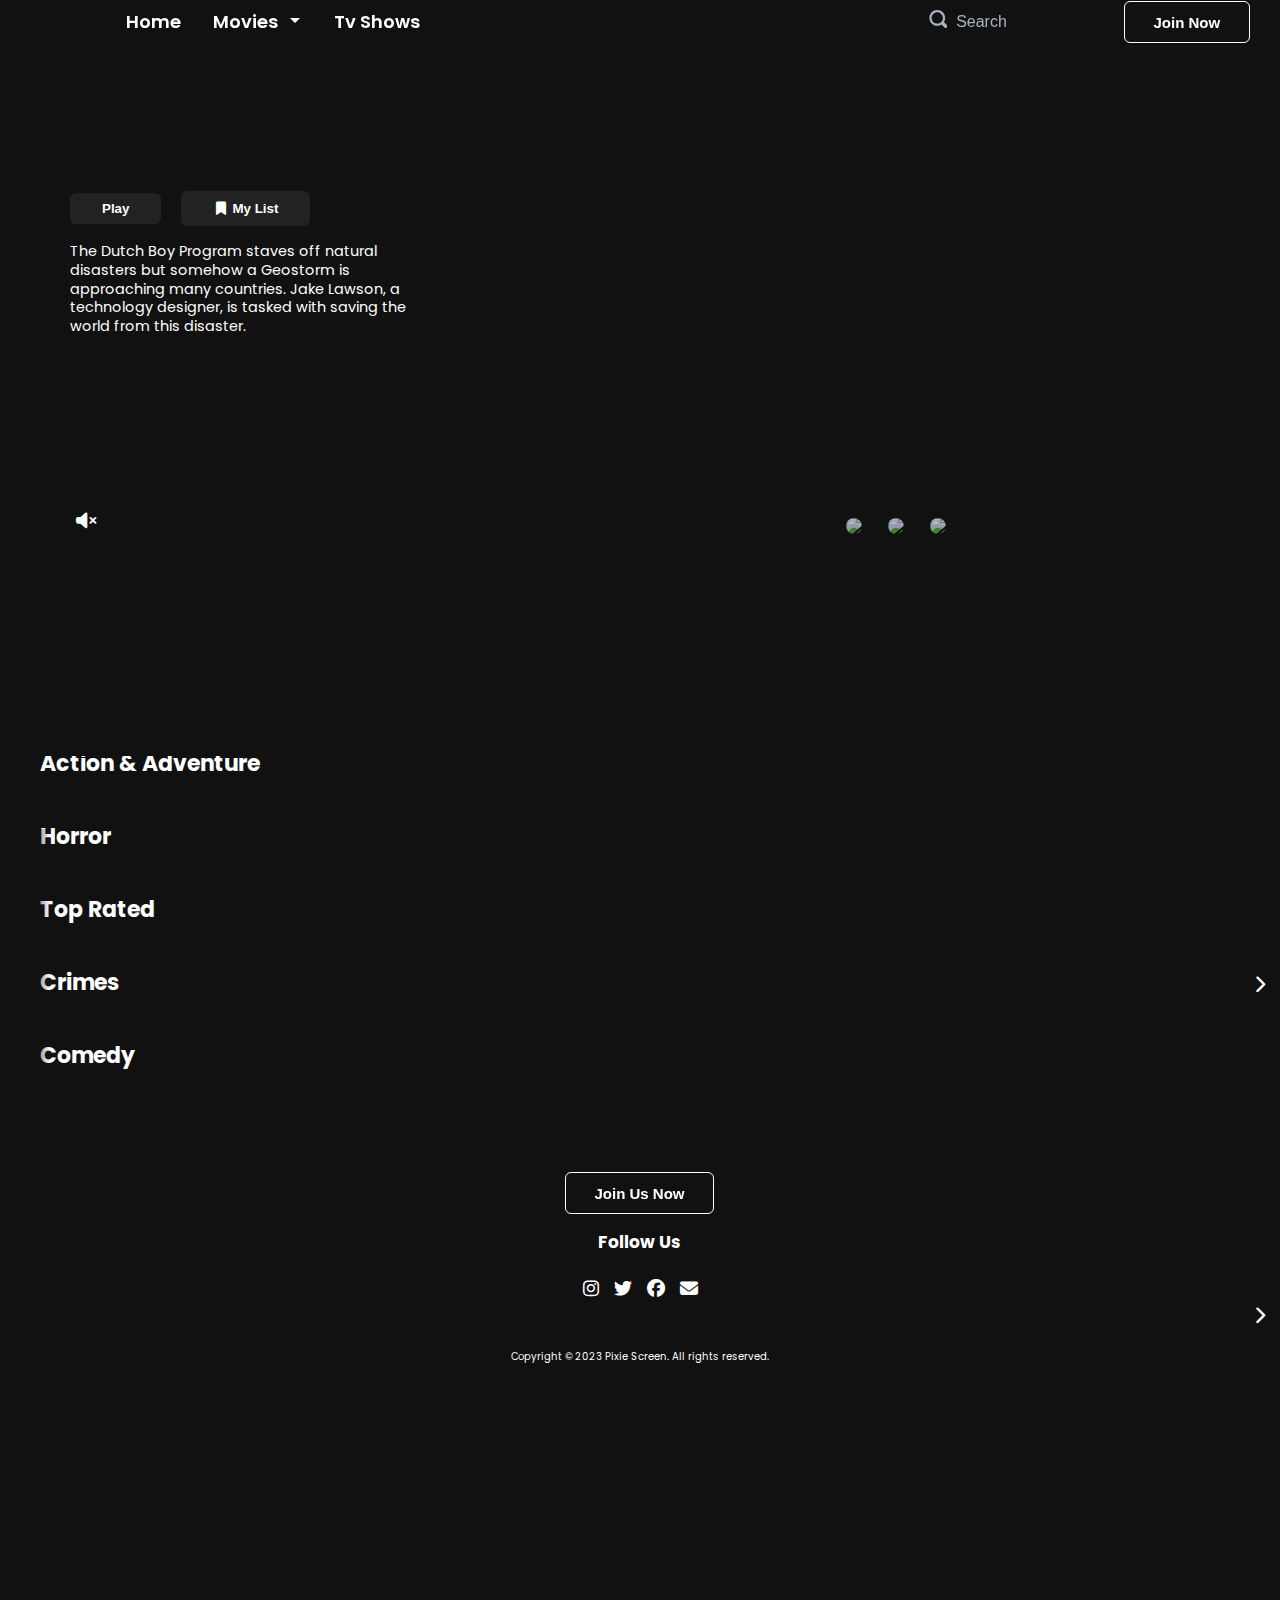
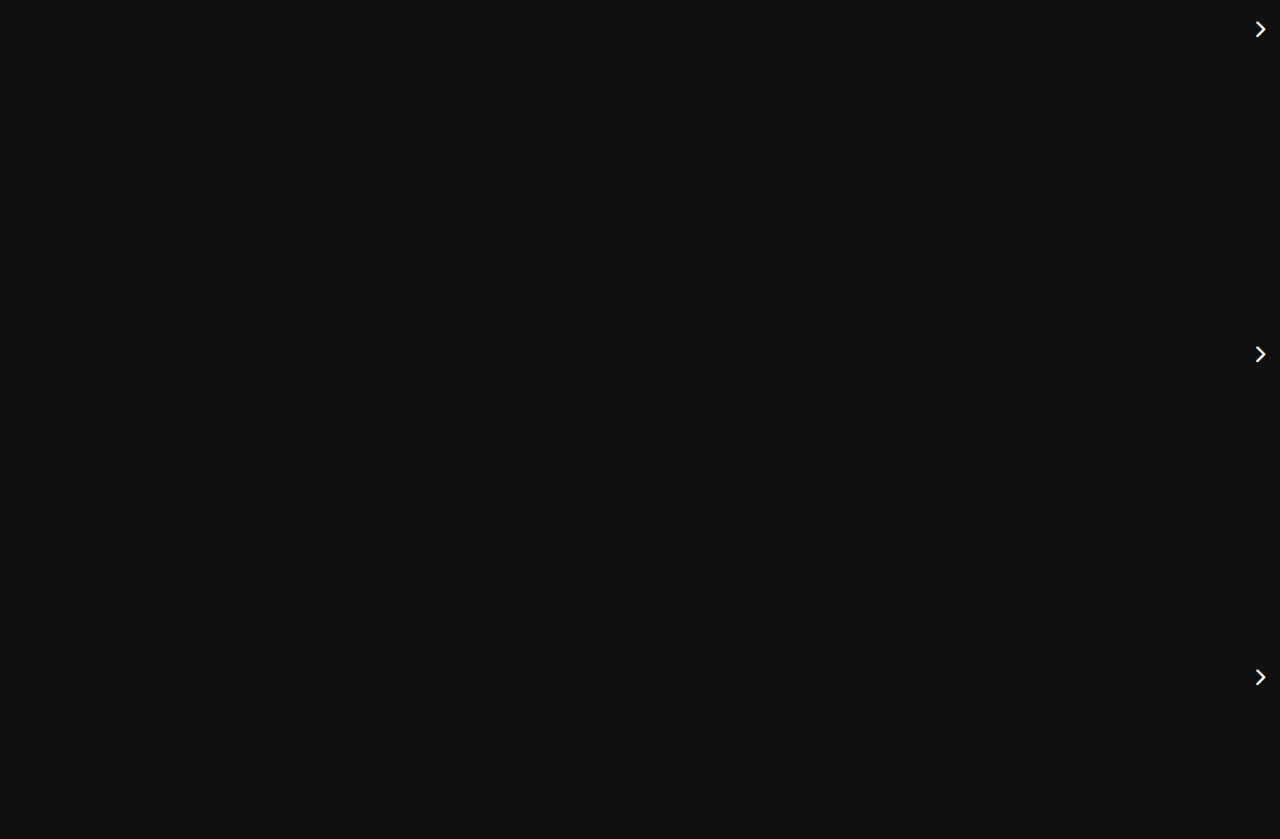
==== genrepage.html @ b6ad453c "Add files via upload" ====
<!DOCTYPE html>
<html lang="en">
<head>
    <meta charset="UTF-8">
    <meta name="viewport" content="width=device-width, initial-scale=1.0">
    <title>PixieScreen</title>
    <link href='https://unpkg.com/boxicons@2.1.4/css/boxicons.min.css' rel='stylesheet'>
    <link rel="shortcut icon" sizes="48x48" href="images/titlelogo.svg" type="image/x-icon">
    <link rel="stylesheet" href="styles.css">
    <link rel="stylesheet" href="movies.css">
    <link rel="stylesheet" href="responsive.css">
    <link href="https://fonts.googleapis.com/icon?family=Material+Icons" rel="stylesheet">
    <link rel="stylesheet" href="https://cdnjs.cloudflare.com/ajax/libs/font-awesome/6.2.1/css/all.min.css">
    <link rel="stylesheet" href="https://cdnjs.cloudflare.com/ajax/libs/font-awesome/4.7.0/css/font-awesome.min.css">
</head>
<body>
    
    <!-- Navigation -->
    <div class="nav" id="nav">
        <div class="nav-left">
            <img src="images/logo.svg" alt="" class="nav__logo">
            <ul class="nav-links">
                <li class="nav-link"><a href="index.html">Home</a></li>
                <li class="nav-link movies">
                    <a href="moviespage.html">Movies
                        <span class="material-icons dropdown-icon">
                            arrow_drop_down
                        </span>
                    </a>
                    <ul class="dropdown">
                        <li><a href="topmoviepage.html">Top Movies</a></li>
                        <li><a href="#">Genre</a></li>
                    </ul>
                </li>
                <li class="nav-link"><a href="#">Tv Shows</a></li>
            </ul>
        </div>
        <div class="nav-right">
            <div class="inputBox_container">
                <a href="#"> <!--add here to link the search icon to search page -->
                    <svg class="search_icon" xmlns="http://www.w3.org/2000/svg" viewBox="0 0 48 48" alt="search icon">
                        <path d="M46.599 46.599a4.498 4.498 0 0 1-6.363 0l-7.941-7.941C29.028 40.749 25.167 42 21 42 9.402 42 0 32.598 
                                 0 21S9.402 0 21 0s21 9.402 21 21c0 4.167-1.251 8.028-3.342 11.295l7.941 7.941a4.498 4.498 0 0 1 0 6.363zM21 
                                 6C12.717 6 6 12.714 6 21s6.717 15 15 15c8.286 0 15-6.714 15-15S29.286 6 21 6z">
                        </path>
                    </svg>
                </a>
                <input class="inputBox" id="inputBox" type="text" placeholder="Search">
              </div>
            <button class="btn">Join Now</button>
        </div>
    </div>

    <!--Header-->
    <div class="banner" id="banner">
        <!-- <img class="banner__image" src="images/home2.jpg" alt=""> -->
        <div class="videoslider">
            <video id="banner-video" class="banner__video" autoplay muted loop>
                <source src="https://dl.dropboxusercontent.com/scl/fi/1tfekm1o6pct6jqrtwpwu/geostormtrailer.mp4?rlkey=vjm206c5z6mpcrdgi7ja53w7x&dl=0" type="video/mp4">
            </video>
            <ul class="navigation">
                <li onclick="changeVideo(9)"><img src="images/thumbnail/geostormthumb.jpg"></li>
                <li onclick="changeVideo(10)"><img src="images/thumbnail/gangstercopthumb.jpg"></li>
                <li onclick="changeVideo(11)"><img src="images/thumbnail/jackreacherthumb.jpg"></li>
            </ul>
        </div>

        <div class="banner__contents">
            <h1 class="banner__title">
                <img src="images/titles/geostormtitle.png" alt="">
            </h1>
            <div class="banner__buttons">
                <button class="banner__button">Play</button>
                <button class="banner__button"><i class="banner-bookmark fa-solid fa-bookmark"></i>My List</button>
            </div>
            <div class="banner__description">
                The Dutch Boy Program staves off natural disasters but somehow a Geostorm is approaching many countries.
                Jake Lawson, a technology designer, is tasked with saving the world from this disaster.
            </div>
            <div class="mute">
                <a id="muteButton" href="#">
                    <i id="muteIcon" class="fas fa-volume-mute"></i>
                </a>
            </div>
        </div>
        <div class="banner--fadeBottom"></div>
    </div>

    <!--Action & Adventure-->
    <div class="row firstRow">
        <h2 class="titles">Action & Adventure</h2>
        <div class="leftBtn">
            <a id="leftButton" href="#">
                <i id="leftIcon" class="fas fa-solid fa-chevron-left"></i>
            </a>
        </div>
        <div class="fadeRight"></div>
        <div class="row_posters">

            <!-- Start of movie card -->

            <div class="movie-card">
                <img src="images/Action/1.jpg" alt="" class="row_poster row_posterLarge">
                <div class="movie-info">
                    <div class="movie-details">
                        <p class="movie-title">Venom (2018)</p>
                        <div class="movie-btns">
                            <button class="movie-btn watchButton" data-video="https://dl.dropboxusercontent.com/scl/fi/8om855jbzgw4jmiy310x6/homecoming.mp4?rlkey=1jggpo54aev08nsxltt621ha5&dl=0">
                                Watch
                            </button>
                            <button class="movie-btn"><i class="fa-solid fa-bookmark"></i>Watchlist</button>
                        </div>
                        <p class="synopsis">A failed reporter is bonded to an alien entity, one of many 
                           symbiotes who have invaded Earth. But the being takes a liking to 
                           Earth and decides to protect it.
                        </p>
                        <div class="rating">
                            <i class="fas fa-solid fa-star"></i>
                            <i class="fas fa-solid fa-star"></i>
                            <i class="fas fa-solid fa-star"></i>
                            <i class="fas fa-solid fa-star"></i>
                            <i class="fa-regular fa-star"></i>
                            <span class="rate">4/5</span>
                        </div>
                        <div class="tags">
                            <span class="tag">Sci-Fi</span>
                            <span class="tag">Action</span>
                        </div>
                    </div>
                </div>
            </div>

            <div class="movie-card">
                <img src="images/Action/2.jpg" alt="" class="row_poster row_posterLarge">
                <div class="movie-info">
                    <div class="movie-details">
                        <p class="movie-title">Venom (2018)</p>
                        <div class="movie-btns">
                            <button class="movie-btn">Watch</button>
                            <button class="movie-btn"><i class="fa-solid fa-bookmark"></i>Watchlist</button>
                        </div>
                        <p class="synopsis">A failed reporter is bonded to an alien entity, one of many 
                           symbiotes who have invaded Earth. But the being takes a liking to 
                           Earth and decides to protect it.
                        </p>
                        <div class="rating">
                            <i class="fas fa-solid fa-star"></i>
                            <i class="fas fa-solid fa-star"></i>
                            <i class="fas fa-solid fa-star"></i>
                            <i class="fas fa-solid fa-star"></i>
                            <i class="fa-regular fa-star"></i>
                            <span class="rate">4/5</span>
                        </div>
                        <div class="tags">
                            <span class="tag">Sci-Fi</span>
                            <span class="tag">Action</span>
                        </div>
                    </div>
                </div>
            </div>

            <div class="movie-card">
                <img src="images/Action/3.jpg" alt="" class="row_poster row_posterLarge">
                <div class="movie-info">
                    <div class="movie-details">
                        <p class="movie-title">Venom (2018)</p>
                        <div class="movie-btns">
                            <button class="movie-btn">Watch</button>
                            <button class="movie-btn"><i class="fa-solid fa-bookmark"></i>Watchlist</button>
                        </div>
                        <p class="synopsis">A failed reporter is bonded to an alien entity, one of many 
                           symbiotes who have invaded Earth. But the being takes a liking to 
                           Earth and decides to protect it.
                        </p>
                        <div class="rating">
                            <i class="fas fa-solid fa-star"></i>
                            <i class="fas fa-solid fa-star"></i>
                            <i class="fas fa-solid fa-star"></i>
                            <i class="fas fa-solid fa-star"></i>
                            <i class="fa-regular fa-star"></i>
                            <span class="rate">4/5</span>
                        </div>
                        <div class="tags">
                            <span class="tag">Sci-Fi</span>
                            <span class="tag">Action</span>
                        </div>
                    </div>
                </div>
            </div>

            <div class="movie-card">
                <img src="images/Action/4.jpg" alt="" class="row_poster row_posterLarge">
                <div class="movie-info">
                    <div class="movie-details">
                        <p class="movie-title">Venom (2018)</p>
                        <div class="movie-btns">
                            <button class="movie-btn">Watch</button>
                            <button class="movie-btn"><i class="fa-solid fa-bookmark"></i>Watchlist</button>
                        </div>
                        <p class="synopsis">A failed reporter is bonded to an alien entity, one of many 
                           symbiotes who have invaded Earth. But the being takes a liking to 
                           Earth and decides to protect it.
                        </p>
                        <div class="rating">
                            <i class="fas fa-solid fa-star"></i>
                            <i class="fas fa-solid fa-star"></i>
                            <i class="fas fa-solid fa-star"></i>
                            <i class="fas fa-solid fa-star"></i>
                            <i class="fa-regular fa-star"></i>
                            <span class="rate">4/5</span>
                        </div>
                        <div class="tags">
                            <span class="tag">Sci-Fi</span>
                            <span class="tag">Action</span>
                        </div>
                    </div>
                </div>
            </div>

            <div class="movie-card">
                <img src="images/Action/5.jpg" alt="" class="row_poster row_posterLarge">
                <div class="movie-info">
                    <div class="movie-details">
                        <p class="movie-title">Venom (2018)</p>
                        <div class="movie-btns">
                            <button class="movie-btn">Watch</button>
                            <button class="movie-btn"><i class="fa-solid fa-bookmark"></i>Watchlist</button>
                        </div>
                        <p class="synopsis">A failed reporter is bonded to an alien entity, one of many 
                           symbiotes who have invaded Earth. But the being takes a liking to 
                           Earth and decides to protect it.
                        </p>
                        <div class="rating">
                            <i class="fas fa-solid fa-star"></i>
                            <i class="fas fa-solid fa-star"></i>
                            <i class="fas fa-solid fa-star"></i>
                            <i class="fas fa-solid fa-star"></i>
                            <i class="fa-regular fa-star"></i>
                            <span class="rate">4/5</span>
                        </div>
                        <div class="tags">
                            <span class="tag">Sci-Fi</span>
                            <span class="tag">Action</span>
                        </div>
                    </div>
                </div>
            </div>

            <div class="movie-card">
                <img src="images/Action/6.jpg" alt="" class="row_poster row_posterLarge">
                <div class="movie-info">
                    <div class="movie-details">
                        <p class="movie-title">Venom (2018)</p>
                        <div class="movie-btns">
                            <button class="movie-btn">Watch</button>
                            <button class="movie-btn"><i class="fa-solid fa-bookmark"></i>Watchlist</button>
                        </div>
                        <p class="synopsis">A failed reporter is bonded to an alien entity, one of many 
                           symbiotes who have invaded Earth. But the being takes a liking to 
                           Earth and decides to protect it.
                        </p>
                        <div class="rating">
                            <i class="fas fa-solid fa-star"></i>
                            <i class="fas fa-solid fa-star"></i>
                            <i class="fas fa-solid fa-star"></i>
                            <i class="fas fa-solid fa-star"></i>
                            <i class="fa-regular fa-star"></i>
                            <span class="rate">4/5</span>
                        </div>
                        <div class="tags">
                            <span class="tag">Sci-Fi</span>
                            <span class="tag">Action</span>
                        </div>
                    </div>
                </div>
            </div>

            <div class="movie-card">
                <img src="images/Action/7.jpg" alt="" class="row_poster row_posterLarge">
                <div class="movie-info">
                    <div class="movie-details">
                        <p class="movie-title">Venom (2018)</p>
                        <div class="movie-btns">
                            <button class="movie-btn">Watch</button>
                            <button class="movie-btn"><i class="fa-solid fa-bookmark"></i>Watchlist</button>
                        </div>
                        <p class="synopsis">A failed reporter is bonded to an alien entity, one of many 
                           symbiotes who have invaded Earth. But the being takes a liking to 
                           Earth and decides to protect it.
                        </p>
                        <div class="rating">
                            <i class="fas fa-solid fa-star"></i>
                            <i class="fas fa-solid fa-star"></i>
                            <i class="fas fa-solid fa-star"></i>
                            <i class="fas fa-solid fa-star"></i>
                            <i class="fa-regular fa-star"></i>
                            <span class="rate">4/5</span>
                        </div>
                        <div class="tags">
                            <span class="tag">Sci-Fi</span>
                            <span class="tag">Action</span>
                        </div>
                    </div>
                </div>
            </div>

            <div class="movie-card">
                <img src="images/Action/8.jpg" alt="" class="row_poster row_posterLarge">
                <div class="movie-info">
                    <div class="movie-details">
                        <p class="movie-title">Venom (2018)</p>
                        <div class="movie-btns">
                            <button class="movie-btn">Watch</button>
                            <button class="movie-btn"><i class="fa-solid fa-bookmark"></i>Watchlist</button>
                        </div>
                        <p class="synopsis">A failed reporter is bonded to an alien entity, one of many 
                           symbiotes who have invaded Earth. But the being takes a liking to 
                           Earth and decides to protect it.
                        </p>
                        <div class="rating">
                            <i class="fas fa-solid fa-star"></i>
                            <i class="fas fa-solid fa-star"></i>
                            <i class="fas fa-solid fa-star"></i>
                            <i class="fas fa-solid fa-star"></i>
                            <i class="fa-regular fa-star"></i>
                            <span class="rate">4/5</span>
                        </div>
                        <div class="tags">
                            <span class="tag">Sci-Fi</span>
                            <span class="tag">Action</span>
                        </div>
                    </div>
                </div>
            </div>

            <div class="movie-card">
                <img src="images/Action/9.jpg" alt="" class="row_poster row_posterLarge">
                <div class="movie-info">
                    <div class="movie-details">
                        <p class="movie-title">Venom (2018)</p>
                        <div class="movie-btns">
                            <button class="movie-btn">Watch</button>
                            <button class="movie-btn"><i class="fa-solid fa-bookmark"></i>Watchlist</button>
                        </div>
                        <p class="synopsis">A failed reporter is bonded to an alien entity, one of many 
                           symbiotes who have invaded Earth. But the being takes a liking to 
                           Earth and decides to protect it.
                        </p>
                        <div class="rating">
                            <i class="fas fa-solid fa-star"></i>
                            <i class="fas fa-solid fa-star"></i>
                            <i class="fas fa-solid fa-star"></i>
                            <i class="fas fa-solid fa-star"></i>
                            <i class="fa-regular fa-star"></i>
                            <span class="rate">4/5</span>
                        </div>
                        <div class="tags">
                            <span class="tag">Sci-Fi</span>
                            <span class="tag">Action</span>
                        </div>
                    </div>
                </div>
            </div>

            <div class="movie-card">
                <img src="images/Action/10.jpg" alt="" class="row_poster row_posterLarge">
                <div class="movie-info">
                    <div class="movie-details">
                        <p class="movie-title">Venom (2018)</p>
                        <div class="movie-btns">
                            <button class="movie-btn">Watch</button>
                            <button class="movie-btn"><i class="fa-solid fa-bookmark"></i>Watchlist</button>
                        </div>
                        <p class="synopsis">A failed reporter is bonded to an alien entity, one of many 
                           symbiotes who have invaded Earth. But the being takes a liking to 
                           Earth and decides to protect it.
                        </p>
                        <div class="rating">
                            <i class="fas fa-solid fa-star"></i>
                            <i class="fas fa-solid fa-star"></i>
                            <i class="fas fa-solid fa-star"></i>
                            <i class="fas fa-solid fa-star"></i>
                            <i class="fa-regular fa-star"></i>
                            <span class="rate">4/5</span>
                        </div>
                        <div class="tags">
                            <span class="tag">Sci-Fi</span>
                            <span class="tag">Action</span>
                        </div>
                    </div>
                </div>
            </div>

            <!-- End of movies cards-->

        </div>
        <div class="rightBtn">
            <a id="rightBtn" href="#">
                <i id="rightIcon" class="fas fa-solid fa-chevron-right"></i>
            </a>
        </div>
        <div class="fadeLeft"></div>
    </div>
    
    <!--Horror-->
    <div class="row secondRow">
        <h2 class="titles">Horror</h2>
        <div class="leftBtn-2">
            <a id="leftButton2" href="#">
                <i id="leftIcon2" class="fas fa-solid fa-chevron-left"></i>
            </a>
        </div>
        <div class="fadeRight-2"></div>
        <div class="row_posters">

            <!-- Start of movie card -->

            <div class="movie-card">
                <img src="images/Horror/1.jpeg" alt="" class="row_poster row_posterLarge">
                <div class="movie-info">
                    <div class="movie-details">
                        <p class="movie-title">Venom (2018)</p>
                        <div class="movie-btns">
                            <button class="movie-btn">Watch</button>
                            <button class="movie-btn"><i class="fa-solid fa-bookmark"></i>Watchlist</button>
                        </div>
                        <p class="synopsis">A failed reporter is bonded to an alien entity, one of many 
                           symbiotes who have invaded Earth. But the being takes a liking to 
                           Earth and decides to protect it.
                        </p>
                        <div class="rating">
                            <i class="fas fa-solid fa-star"></i>
                            <i class="fas fa-solid fa-star"></i>
                            <i class="fas fa-solid fa-star"></i>
                            <i class="fas fa-solid fa-star"></i>
                            <i class="fa-regular fa-star"></i>
                            <span class="rate">4/5</span>
                        </div>
                        <div class="tags">
                            <span class="tag">Sci-Fi</span>
                            <span class="tag">Action</span>
                        </div>
                    </div>
                </div>
            </div>

            <div class="movie-card">
                <img src="images/Horror/2.jpg" alt="" class="row_poster row_posterLarge">
                <div class="movie-info">
                    <div class="movie-details">
                        <p class="movie-title">Venom (2018)</p>
                        <div class="movie-btns">
                            <button class="movie-btn">Watch</button>
                            <button class="movie-btn"><i class="fa-solid fa-bookmark"></i>Watchlist</button>
                        </div>
                        <p class="synopsis">A failed reporter is bonded to an alien entity, one of many 
                           symbiotes who have invaded Earth. But the being takes a liking to 
                           Earth and decides to protect it.
                        </p>
                        <div class="rating">
                            <i class="fas fa-solid fa-star"></i>
                            <i class="fas fa-solid fa-star"></i>
                            <i class="fas fa-solid fa-star"></i>
                            <i class="fas fa-solid fa-star"></i>
                            <i class="fa-regular fa-star"></i>
                            <span class="rate">4/5</span>
                        </div>
                        <div class="tags">
                            <span class="tag">Sci-Fi</span>
                            <span class="tag">Action</span>
                        </div>
                    </div>
                </div>
            </div>

            <div class="movie-card">
                <img src="images/Horror/3.jpg" alt="" class="row_poster row_posterLarge">
                <div class="movie-info">
                    <div class="movie-details">
                        <p class="movie-title">Venom (2018)</p>
                        <div class="movie-btns">
                            <button class="movie-btn">Watch</button>
                            <button class="movie-btn"><i class="fa-solid fa-bookmark"></i>Watchlist</button>
                        </div>
                        <p class="synopsis">A failed reporter is bonded to an alien entity, one of many 
                           symbiotes who have invaded Earth. But the being takes a liking to 
                           Earth and decides to protect it.
                        </p>
                        <div class="rating">
                            <i class="fas fa-solid fa-star"></i>
                            <i class="fas fa-solid fa-star"></i>
                            <i class="fas fa-solid fa-star"></i>
                            <i class="fas fa-solid fa-star"></i>
                            <i class="fa-regular fa-star"></i>
                            <span class="rate">4/5</span>
                        </div>
                        <div class="tags">
                            <span class="tag">Sci-Fi</span>
                            <span class="tag">Action</span>
                        </div>
                    </div>
                </div>
            </div>

            <div class="movie-card">
                <img src="images/Horror/4.jpg" alt="" class="row_poster row_posterLarge">
                <div class="movie-info">
                    <div class="movie-details">
                        <p class="movie-title">Venom (2018)</p>
                        <div class="movie-btns">
                            <button class="movie-btn">Watch</button>
                            <button class="movie-btn"><i class="fa-solid fa-bookmark"></i>Watchlist</button>
                        </div>
                        <p class="synopsis">A failed reporter is bonded to an alien entity, one of many 
                           symbiotes who have invaded Earth. But the being takes a liking to 
                           Earth and decides to protect it.
                        </p>
                        <div class="rating">
                            <i class="fas fa-solid fa-star"></i>
                            <i class="fas fa-solid fa-star"></i>
                            <i class="fas fa-solid fa-star"></i>
                            <i class="fas fa-solid fa-star"></i>
                            <i class="fa-regular fa-star"></i>
                            <span class="rate">4/5</span>
                        </div>
                        <div class="tags">
                            <span class="tag">Sci-Fi</span>
                            <span class="tag">Action</span>
                        </div>
                    </div>
                </div>
            </div>

            <div class="movie-card">
                <img src="images/Horror/5.jpg" alt="" class="row_poster row_posterLarge">
                <div class="movie-info">
                    <div class="movie-details">
                        <p class="movie-title">Venom (2018)</p>
                        <div class="movie-btns">
                            <button class="movie-btn">Watch</button>
                            <button class="movie-btn"><i class="fa-solid fa-bookmark"></i>Watchlist</button>
                        </div>
                        <p class="synopsis">A failed reporter is bonded to an alien entity, one of many 
                           symbiotes who have invaded Earth. But the being takes a liking to 
                           Earth and decides to protect it.
                        </p>
                        <div class="rating">
                            <i class="fas fa-solid fa-star"></i>
                            <i class="fas fa-solid fa-star"></i>
                            <i class="fas fa-solid fa-star"></i>
                            <i class="fas fa-solid fa-star"></i>
                            <i class="fa-regular fa-star"></i>
                            <span class="rate">4/5</span>
                        </div>
                        <div class="tags">
                            <span class="tag">Sci-Fi</span>
                            <span class="tag">Action</span>
                        </div>
                    </div>
                </div>
            </div>

            <div class="movie-card">
                <img src="images/Horror/6.jpg" alt="" class="row_poster row_posterLarge">
                <div class="movie-info">
                    <div class="movie-details">
                        <p class="movie-title">Venom (2018)</p>
                        <div class="movie-btns">
                            <button class="movie-btn">Watch</button>
                            <button class="movie-btn"><i class="fa-solid fa-bookmark"></i>Watchlist</button>
                        </div>
                        <p class="synopsis">A failed reporter is bonded to an alien entity, one of many 
                           symbiotes who have invaded Earth. But the being takes a liking to 
                           Earth and decides to protect it.
                        </p>
                        <div class="rating">
                            <i class="fas fa-solid fa-star"></i>
                            <i class="fas fa-solid fa-star"></i>
                            <i class="fas fa-solid fa-star"></i>
                            <i class="fas fa-solid fa-star"></i>
                            <i class="fa-regular fa-star"></i>
                            <span class="rate">4/5</span>
                        </div>
                        <div class="tags">
                            <span class="tag">Sci-Fi</span>
                            <span class="tag">Action</span>
                        </div>
                    </div>
                </div>
            </div>

            <div class="movie-card">
                <img src="images/Horror/7.jpg" alt="" class="row_poster row_posterLarge">
                <div class="movie-info">
                    <div class="movie-details">
                        <p class="movie-title">Venom (2018)</p>
                        <div class="movie-btns">
                            <button class="movie-btn">Watch</button>
                            <button class="movie-btn"><i class="fa-solid fa-bookmark"></i>Watchlist</button>
                        </div>
                        <p class="synopsis">A failed reporter is bonded to an alien entity, one of many 
                           symbiotes who have invaded Earth. But the being takes a liking to 
                           Earth and decides to protect it.
                        </p>
                        <div class="rating">
                            <i class="fas fa-solid fa-star"></i>
                            <i class="fas fa-solid fa-star"></i>
                            <i class="fas fa-solid fa-star"></i>
                            <i class="fas fa-solid fa-star"></i>
                            <i class="fa-regular fa-star"></i>
                            <span class="rate">4/5</span>
                        </div>
                        <div class="tags">
                            <span class="tag">Sci-Fi</span>
                            <span class="tag">Action</span>
                        </div>
                    </div>
                </div>
            </div>

            <div class="movie-card">
                <img src="images/Horror/8.jpg" alt="" class="row_poster row_posterLarge">
                <div class="movie-info">
                    <div class="movie-details">
                        <p class="movie-title">Venom (2018)</p>
                        <div class="movie-btns">
                            <button class="movie-btn">Watch</button>
                            <button class="movie-btn"><i class="fa-solid fa-bookmark"></i>Watchlist</button>
                        </div>
                        <p class="synopsis">A failed reporter is bonded to an alien entity, one of many 
                           symbiotes who have invaded Earth. But the being takes a liking to 
                           Earth and decides to protect it.
                        </p>
                        <div class="rating">
                            <i class="fas fa-solid fa-star"></i>
                            <i class="fas fa-solid fa-star"></i>
                            <i class="fas fa-solid fa-star"></i>
                            <i class="fas fa-solid fa-star"></i>
                            <i class="fa-regular fa-star"></i>
                            <span class="rate">4/5</span>
                        </div>
                        <div class="tags">
                            <span class="tag">Sci-Fi</span>
                            <span class="tag">Action</span>
                        </div>
                    </div>
                </div>
            </div>

            <div class="movie-card">
                <img src="images/Horror/9.jpg" alt="" class="row_poster row_posterLarge">
                <div class="movie-info">
                    <div class="movie-details">
                        <p class="movie-title">Venom (2018)</p>
                        <div class="movie-btns">
                            <button class="movie-btn">Watch</button>
                            <button class="movie-btn"><i class="fa-solid fa-bookmark"></i>Watchlist</button>
                        </div>
                        <p class="synopsis">A failed reporter is bonded to an alien entity, one of many 
                           symbiotes who have invaded Earth. But the being takes a liking to 
                           Earth and decides to protect it.
                        </p>
                        <div class="rating">
                            <i class="fas fa-solid fa-star"></i>
                            <i class="fas fa-solid fa-star"></i>
                            <i class="fas fa-solid fa-star"></i>
                            <i class="fas fa-solid fa-star"></i>
                            <i class="fa-regular fa-star"></i>
                            <span class="rate">4/5</span>
                        </div>
                        <div class="tags">
                            <span class="tag">Sci-Fi</span>
                            <span class="tag">Action</span>
                        </div>
                    </div>
                </div>
            </div>

            <div class="movie-card">
                <img src="images/Horror/10.jpeg" alt="" class="row_poster row_posterLarge">
                <div class="movie-info">
                    <div class="movie-details">
                        <p class="movie-title">Venom (2018)</p>
                        <div class="movie-btns">
                            <button class="movie-btn">Watch</button>
                            <button class="movie-btn"><i class="fa-solid fa-bookmark"></i>Watchlist</button>
                        </div>
                        <p class="synopsis">A failed reporter is bonded to an alien entity, one of many 
                           symbiotes who have invaded Earth. But the being takes a liking to 
                           Earth and decides to protect it.
                        </p>
                        <div class="rating">
                            <i class="fas fa-solid fa-star"></i>
                            <i class="fas fa-solid fa-star"></i>
                            <i class="fas fa-solid fa-star"></i>
                            <i class="fas fa-solid fa-star"></i>
                            <i class="fa-regular fa-star"></i>
                            <span class="rate">4/5</span>
                        </div>
                        <div class="tags">
                            <span class="tag">Sci-Fi</span>
                            <span class="tag">Action</span>
                        </div>
                    </div>
                </div>
            </div>

            <!-- End of movies cards-->

        </div>
        <div class="rightBtn-2">
            <a id="rightBtn2" href="#">
                <i id="rightIcon2" class="fas fa-solid fa-chevron-right"></i>
            </a>
        </div>
        <div class="fadeLeft-2"></div>
    </div>

    <!--Sci-Fi & Fantasy-->
    <div class="row thirdRow">
        <h2 class="titles">Top Rated</h2>
        <div class="leftBtn-3">
            <a id="leftButton3" href="#">
                <i id="leftIcon3" class="fas fa-solid fa-chevron-left"></i>
            </a>
        </div>
        <div class="fadeRight-3"></div>
        <div class="row_posters">

            <!-- Start of movie card -->

            <div class="movie-card">
                <img src="images/Sci-Fi/1.jpg" alt="" class="row_poster row_posterLarge">
                <div class="movie-info">
                    <div class="movie-details">
                        <p class="movie-title">Venom (2018)</p>
                        <div class="movie-btns">
                            <button class="movie-btn">Watch</button>
                            <button class="movie-btn"><i class="fa-solid fa-bookmark"></i>Watchlist</button>
                        </div>
                        <p class="synopsis">A failed reporter is bonded to an alien entity, one of many 
                           symbiotes who have invaded Earth. But the being takes a liking to 
                           Earth and decides to protect it.
                        </p>
                        <div class="rating">
                            <i class="fas fa-solid fa-star"></i>
                            <i class="fas fa-solid fa-star"></i>
                            <i class="fas fa-solid fa-star"></i>
                            <i class="fas fa-solid fa-star"></i>
                            <i class="fa-regular fa-star"></i>
                            <span class="rate">4/5</span>
                        </div>
                        <div class="tags">
                            <span class="tag">Sci-Fi</span>
                            <span class="tag">Action</span>
                        </div>
                    </div>
                </div>
            </div>

            <div class="movie-card">
                <img src="images/Sci-Fi/2.jpg" alt="" class="row_poster row_posterLarge">
                <div class="movie-info">
                    <div class="movie-details">
                        <p class="movie-title">Venom (2018)</p>
                        <div class="movie-btns">
                            <button class="movie-btn">Watch</button>
                            <button class="movie-btn"><i class="fa-solid fa-bookmark"></i>Watchlist</button>
                        </div>
                        <p class="synopsis">A failed reporter is bonded to an alien entity, one of many 
                           symbiotes who have invaded Earth. But the being takes a liking to 
                           Earth and decides to protect it.
                        </p>
                        <div class="rating">
                            <i class="fas fa-solid fa-star"></i>
                            <i class="fas fa-solid fa-star"></i>
                            <i class="fas fa-solid fa-star"></i>
                            <i class="fas fa-solid fa-star"></i>
                            <i class="fa-regular fa-star"></i>
                            <span class="rate">4/5</span>
                        </div>
                        <div class="tags">
                            <span class="tag">Sci-Fi</span>
                            <span class="tag">Action</span>
                        </div>
                    </div>
                </div>
            </div>


            <div class="movie-card">
                <img src="images/Sci-Fi/3.jpg" alt="" class="row_poster row_posterLarge">
                <div class="movie-info">
                    <div class="movie-details">
                        <p class="movie-title">Venom (2018)</p>
                        <div class="movie-btns">
                            <button class="movie-btn">Watch</button>
                            <button class="movie-btn"><i class="fa-solid fa-bookmark"></i>Watchlist</button>
                        </div>
                        <p class="synopsis">A failed reporter is bonded to an alien entity, one of many 
                           symbiotes who have invaded Earth. But the being takes a liking to 
                           Earth and decides to protect it.
                        </p>
                        <div class="rating">
                            <i class="fas fa-solid fa-star"></i>
                            <i class="fas fa-solid fa-star"></i>
                            <i class="fas fa-solid fa-star"></i>
                            <i class="fas fa-solid fa-star"></i>
                            <i class="fa-regular fa-star"></i>
                            <span class="rate">4/5</span>
                        </div>
                        <div class="tags">
                            <span class="tag">Sci-Fi</span>
                            <span class="tag">Action</span>
                        </div>
                    </div>
                </div>
            </div>


            <div class="movie-card">
                <img src="images/Sci-Fi/4.jpg" alt="" class="row_poster row_posterLarge">
                <div class="movie-info">
                    <div class="movie-details">
                        <p class="movie-title">Venom (2018)</p>
                        <div class="movie-btns">
                            <button class="movie-btn">Watch</button>
                            <button class="movie-btn"><i class="fa-solid fa-bookmark"></i>Watchlist</button>
                        </div>
                        <p class="synopsis">A failed reporter is bonded to an alien entity, one of many 
                           symbiotes who have invaded Earth. But the being takes a liking to 
                           Earth and decides to protect it.
                        </p>
                        <div class="rating">
                            <i class="fas fa-solid fa-star"></i>
                            <i class="fas fa-solid fa-star"></i>
                            <i class="fas fa-solid fa-star"></i>
                            <i class="fas fa-solid fa-star"></i>
                            <i class="fa-regular fa-star"></i>
                            <span class="rate">4/5</span>
                        </div>
                        <div class="tags">
                            <span class="tag">Sci-Fi</span>
                            <span class="tag">Action</span>
                        </div>
                    </div>
                </div>
            </div>


            <div class="movie-card">
                <img src="images/Sci-Fi/5.jpeg" alt="" class="row_poster row_posterLarge">
                <div class="movie-info">
                    <div class="movie-details">
                        <p class="movie-title">Venom (2018)</p>
                        <div class="movie-btns">
                            <button class="movie-btn">Watch</button>
                            <button class="movie-btn"><i class="fa-solid fa-bookmark"></i>Watchlist</button>
                        </div>
                        <p class="synopsis">A failed reporter is bonded to an alien entity, one of many 
                           symbiotes who have invaded Earth. But the being takes a liking to 
                           Earth and decides to protect it.
                        </p>
                        <div class="rating">
                            <i class="fas fa-solid fa-star"></i>
                            <i class="fas fa-solid fa-star"></i>
                            <i class="fas fa-solid fa-star"></i>
                            <i class="fas fa-solid fa-star"></i>
                            <i class="fa-regular fa-star"></i>
                            <span class="rate">4/5</span>
                        </div>
                        <div class="tags">
                            <span class="tag">Sci-Fi</span>
                            <span class="tag">Action</span>
                        </div>
                    </div>
                </div>
            </div>


            <div class="movie-card">
                <img src="images/Sci-Fi/6.jpg" alt="" class="row_poster row_posterLarge">
                <div class="movie-info">
                    <div class="movie-details">
                        <p class="movie-title">Venom (2018)</p>
                        <div class="movie-btns">
                            <button class="movie-btn">Watch</button>
                            <button class="movie-btn"><i class="fa-solid fa-bookmark"></i>Watchlist</button>
                        </div>
                        <p class="synopsis">A failed reporter is bonded to an alien entity, one of many 
                           symbiotes who have invaded Earth. But the being takes a liking to 
                           Earth and decides to protect it.
                        </p>
                        <div class="rating">
                            <i class="fas fa-solid fa-star"></i>
                            <i class="fas fa-solid fa-star"></i>
                            <i class="fas fa-solid fa-star"></i>
                            <i class="fas fa-solid fa-star"></i>
                            <i class="fa-regular fa-star"></i>
                            <span class="rate">4/5</span>
                        </div>
                        <div class="tags">
                            <span class="tag">Sci-Fi</span>
                            <span class="tag">Action</span>
                        </div>
                    </div>
                </div>
            </div>


            <div class="movie-card">
                <img src="images/Sci-Fi/7.jpg" alt="" class="row_poster row_posterLarge">
                <div class="movie-info">
                    <div class="movie-details">
                        <p class="movie-title">Venom (2018)</p>
                        <div class="movie-btns">
                            <button class="movie-btn">Watch</button>
                            <button class="movie-btn"><i class="fa-solid fa-bookmark"></i>Watchlist</button>
                        </div>
                        <p class="synopsis">A failed reporter is bonded to an alien entity, one of many 
                           symbiotes who have invaded Earth. But the being takes a liking to 
                           Earth and decides to protect it.
                        </p>
                        <div class="rating">
                            <i class="fas fa-solid fa-star"></i>
                            <i class="fas fa-solid fa-star"></i>
                            <i class="fas fa-solid fa-star"></i>
                            <i class="fas fa-solid fa-star"></i>
                            <i class="fa-regular fa-star"></i>
                            <span class="rate">4/5</span>
                        </div>
                        <div class="tags">
                            <span class="tag">Sci-Fi</span>
                            <span class="tag">Action</span>
                        </div>
                    </div>
                </div>
            </div>


            <div class="movie-card">
                <img src="images/Sci-Fi/8.jpg" alt="" class="row_poster row_posterLarge">
                <div class="movie-info">
                    <div class="movie-details">
                        <p class="movie-title">Venom (2018)</p>
                        <div class="movie-btns">
                            <button class="movie-btn">Watch</button>
                            <button class="movie-btn"><i class="fa-solid fa-bookmark"></i>Watchlist</button>
                        </div>
                        <p class="synopsis">A failed reporter is bonded to an alien entity, one of many 
                           symbiotes who have invaded Earth. But the being takes a liking to 
                           Earth and decides to protect it.
                        </p>
                        <div class="rating">
                            <i class="fas fa-solid fa-star"></i>
                            <i class="fas fa-solid fa-star"></i>
                            <i class="fas fa-solid fa-star"></i>
                            <i class="fas fa-solid fa-star"></i>
                            <i class="fa-regular fa-star"></i>
                            <span class="rate">4/5</span>
                        </div>
                        <div class="tags">
                            <span class="tag">Sci-Fi</span>
                            <span class="tag">Action</span>
                        </div>
                    </div>
                </div>
            </div>


            <div class="movie-card">
                <img src="images/Sci-Fi/9.jpg" alt="" class="row_poster row_posterLarge">
                <div class="movie-info">
                    <div class="movie-details">
                        <p class="movie-title">Venom (2018)</p>
                        <div class="movie-btns">
                            <button class="movie-btn">Watch</button>
                            <button class="movie-btn"><i class="fa-solid fa-bookmark"></i>Watchlist</button>
                        </div>
                        <p class="synopsis">A failed reporter is bonded to an alien entity, one of many 
                           symbiotes who have invaded Earth. But the being takes a liking to 
                           Earth and decides to protect it.
                        </p>
                        <div class="rating">
                            <i class="fas fa-solid fa-star"></i>
                            <i class="fas fa-solid fa-star"></i>
                            <i class="fas fa-solid fa-star"></i>
                            <i class="fas fa-solid fa-star"></i>
                            <i class="fa-regular fa-star"></i>
                            <span class="rate">4/5</span>
                        </div>
                        <div class="tags">
                            <span class="tag">Sci-Fi</span>
                            <span class="tag">Action</span>
                        </div>
                    </div>
                </div>
            </div>

            <div class="movie-card">
                <img src="images/Sci-Fi/10.jpeg" alt="" class="row_poster row_posterLarge">
                <div class="movie-info">
                    <div class="movie-details">
                        <p class="movie-title">Venom (2018)</p>
                        <div class="movie-btns">
                            <button class="movie-btn">Watch</button>
                            <button class="movie-btn"><i class="fa-solid fa-bookmark"></i>Watchlist</button>
                        </div>
                        <p class="synopsis">A failed reporter is bonded to an alien entity, one of many 
                           symbiotes who have invaded Earth. But the being takes a liking to 
                           Earth and decides to protect it.
                        </p>
                        <div class="rating">
                            <i class="fas fa-solid fa-star"></i>
                            <i class="fas fa-solid fa-star"></i>
                            <i class="fas fa-solid fa-star"></i>
                            <i class="fas fa-solid fa-star"></i>
                            <i class="fa-regular fa-star"></i>
                            <span class="rate">4/5</span>
                        </div>
                        <div class="tags">
                            <span class="tag">Sci-Fi</span>
                            <span class="tag">Action</span>
                        </div>
                    </div>
                </div>
            </div>

        </div>
        <!-- End of movies cards-->
        <div class="rightBtn-3">
            <a id="rightBtn3" href="#">
                <i id="rightIcon3" class="fas fa-solid fa-chevron-right"></i>
            </a>
        </div>
        <div class="fadeLeft-3"></div>
    </div>

    <!--Crimes-->
    <div class="row fourthRow">
        <h2 class="titles">Crimes</h2>
        <div class="leftBtn-4">
            <a id="leftButton4" href="#">
                <i id="leftIcon4" class="fas fa-solid fa-chevron-left"></i>
            </a>
        </div>
        <div class="fadeRight-4"></div>
        <div class="row_posters">

            <!-- Start of movie card -->

            <div class="movie-card">
                <img src="images/Crimes/1.jpg" alt="" class="row_poster row_posterLarge">
                <div class="movie-info">
                    <div class="movie-details">
                        <p class="movie-title">Venom (2018)</p>
                        <div class="movie-btns">
                            <button class="movie-btn">Watch</button>
                            <button class="movie-btn"><i class="fa-solid fa-bookmark"></i>Watchlist</button>
                        </div>
                        <p class="synopsis">A failed reporter is bonded to an alien entity, one of many 
                           symbiotes who have invaded Earth. But the being takes a liking to 
                           Earth and decides to protect it.
                        </p>
                        <div class="rating">
                            <i class="fas fa-solid fa-star"></i>
                            <i class="fas fa-solid fa-star"></i>
                            <i class="fas fa-solid fa-star"></i>
                            <i class="fas fa-solid fa-star"></i>
                            <i class="fa-regular fa-star"></i>
                            <span class="rate">4/5</span>
                        </div>
                        <div class="tags">
                            <span class="tag">Sci-Fi</span>
                            <span class="tag">Action</span>
                        </div>
                    </div>
                </div>
            </div>

            <div class="movie-card">
                <img src="images/Crimes/2.jpg" alt="" class="row_poster row_posterLarge">
                <div class="movie-info">
                    <div class="movie-details">
                        <p class="movie-title">Venom (2018)</p>
                        <div class="movie-btns">
                            <button class="movie-btn">Watch</button>
                            <button class="movie-btn"><i class="fa-solid fa-bookmark"></i>Watchlist</button>
                        </div>
                        <p class="synopsis">A failed reporter is bonded to an alien entity, one of many 
                           symbiotes who have invaded Earth. But the being takes a liking to 
                           Earth and decides to protect it.
                        </p>
                        <div class="rating">
                            <i class="fas fa-solid fa-star"></i>
                            <i class="fas fa-solid fa-star"></i>
                            <i class="fas fa-solid fa-star"></i>
                            <i class="fas fa-solid fa-star"></i>
                            <i class="fa-regular fa-star"></i>
                            <span class="rate">4/5</span>
                        </div>
                        <div class="tags">
                            <span class="tag">Sci-Fi</span>
                            <span class="tag">Action</span>
                        </div>
                    </div>
                </div>
            </div>


            <div class="movie-card">
                <img src="images/Crimes/3.jpg" alt="" class="row_poster row_posterLarge">
                <div class="movie-info">
                    <div class="movie-details">
                        <p class="movie-title">Venom (2018)</p>
                        <div class="movie-btns">
                            <button class="movie-btn">Watch</button>
                            <button class="movie-btn"><i class="fa-solid fa-bookmark"></i>Watchlist</button>
                        </div>
                        <p class="synopsis">A failed reporter is bonded to an alien entity, one of many 
                           symbiotes who have invaded Earth. But the being takes a liking to 
                           Earth and decides to protect it.
                        </p>
                        <div class="rating">
                            <i class="fas fa-solid fa-star"></i>
                            <i class="fas fa-solid fa-star"></i>
                            <i class="fas fa-solid fa-star"></i>
                            <i class="fas fa-solid fa-star"></i>
                            <i class="fa-regular fa-star"></i>
                            <span class="rate">4/5</span>
                        </div>
                        <div class="tags">
                            <span class="tag">Sci-Fi</span>
                            <span class="tag">Action</span>
                        </div>
                    </div>
                </div>
            </div>


            <div class="movie-card">
                <img src="images/Crimes/4.jpg" alt="" class="row_poster row_posterLarge">
                <div class="movie-info">
                    <div class="movie-details">
                        <p class="movie-title">Venom (2018)</p>
                        <div class="movie-btns">
                            <button class="movie-btn">Watch</button>
                            <button class="movie-btn"><i class="fa-solid fa-bookmark"></i>Watchlist</button>
                        </div>
                        <p class="synopsis">A failed reporter is bonded to an alien entity, one of many 
                           symbiotes who have invaded Earth. But the being takes a liking to 
                           Earth and decides to protect it.
                        </p>
                        <div class="rating">
                            <i class="fas fa-solid fa-star"></i>
                            <i class="fas fa-solid fa-star"></i>
                            <i class="fas fa-solid fa-star"></i>
                            <i class="fas fa-solid fa-star"></i>
                            <i class="fa-regular fa-star"></i>
                            <span class="rate">4/5</span>
                        </div>
                        <div class="tags">
                            <span class="tag">Sci-Fi</span>
                            <span class="tag">Action</span>
                        </div>
                    </div>
                </div>
            </div>


            <div class="movie-card">
                <img src="images/Crimes/5.jpg" alt="" class="row_poster row_posterLarge">
                <div class="movie-info">
                    <div class="movie-details">
                        <p class="movie-title">Venom (2018)</p>
                        <div class="movie-btns">
                            <button class="movie-btn">Watch</button>
                            <button class="movie-btn"><i class="fa-solid fa-bookmark"></i>Watchlist</button>
                        </div>
                        <p class="synopsis">A failed reporter is bonded to an alien entity, one of many 
                           symbiotes who have invaded Earth. But the being takes a liking to 
                           Earth and decides to protect it.
                        </p>
                        <div class="rating">
                            <i class="fas fa-solid fa-star"></i>
                            <i class="fas fa-solid fa-star"></i>
                            <i class="fas fa-solid fa-star"></i>
                            <i class="fas fa-solid fa-star"></i>
                            <i class="fa-regular fa-star"></i>
                            <span class="rate">4/5</span>
                        </div>
                        <div class="tags">
                            <span class="tag">Sci-Fi</span>
                            <span class="tag">Action</span>
                        </div>
                    </div>
                </div>
            </div>


            <div class="movie-card">
                <img src="images/Crimes/6.jpg" alt="" class="row_poster row_posterLarge">
                <div class="movie-info">
                    <div class="movie-details">
                        <p class="movie-title">Venom (2018)</p>
                        <div class="movie-btns">
                            <button class="movie-btn">Watch</button>
                            <button class="movie-btn"><i class="fa-solid fa-bookmark"></i>Watchlist</button>
                        </div>
                        <p class="synopsis">A failed reporter is bonded to an alien entity, one of many 
                           symbiotes who have invaded Earth. But the being takes a liking to 
                           Earth and decides to protect it.
                        </p>
                        <div class="rating">
                            <i class="fas fa-solid fa-star"></i>
                            <i class="fas fa-solid fa-star"></i>
                            <i class="fas fa-solid fa-star"></i>
                            <i class="fas fa-solid fa-star"></i>
                            <i class="fa-regular fa-star"></i>
                            <span class="rate">4/5</span>
                        </div>
                        <div class="tags">
                            <span class="tag">Sci-Fi</span>
                            <span class="tag">Action</span>
                        </div>
                    </div>
                </div>
            </div>


            <div class="movie-card">
                <img src="images/Crimes/7.jpg" alt="" class="row_poster row_posterLarge">
                <div class="movie-info">
                    <div class="movie-details">
                        <p class="movie-title">Venom (2018)</p>
                        <div class="movie-btns">
                            <button class="movie-btn">Watch</button>
                            <button class="movie-btn"><i class="fa-solid fa-bookmark"></i>Watchlist</button>
                        </div>
                        <p class="synopsis">A failed reporter is bonded to an alien entity, one of many 
                           symbiotes who have invaded Earth. But the being takes a liking to 
                           Earth and decides to protect it.
                        </p>
                        <div class="rating">
                            <i class="fas fa-solid fa-star"></i>
                            <i class="fas fa-solid fa-star"></i>
                            <i class="fas fa-solid fa-star"></i>
                            <i class="fas fa-solid fa-star"></i>
                            <i class="fa-regular fa-star"></i>
                            <span class="rate">4/5</span>
                        </div>
                        <div class="tags">
                            <span class="tag">Sci-Fi</span>
                            <span class="tag">Action</span>
                        </div>
                    </div>
                </div>
            </div>


            <div class="movie-card">
                <img src="images/Crimes/8.jpg" alt="" class="row_poster row_posterLarge">
                <div class="movie-info">
                    <div class="movie-details">
                        <p class="movie-title">Venom (2018)</p>
                        <div class="movie-btns">
                            <button class="movie-btn">Watch</button>
                            <button class="movie-btn"><i class="fa-solid fa-bookmark"></i>Watchlist</button>
                        </div>
                        <p class="synopsis">A failed reporter is bonded to an alien entity, one of many 
                           symbiotes who have invaded Earth. But the being takes a liking to 
                           Earth and decides to protect it.
                        </p>
                        <div class="rating">
                            <i class="fas fa-solid fa-star"></i>
                            <i class="fas fa-solid fa-star"></i>
                            <i class="fas fa-solid fa-star"></i>
                            <i class="fas fa-solid fa-star"></i>
                            <i class="fa-regular fa-star"></i>
                            <span class="rate">4/5</span>
                        </div>
                        <div class="tags">
                            <span class="tag">Sci-Fi</span>
                            <span class="tag">Action</span>
                        </div>
                    </div>
                </div>
            </div>


            <div class="movie-card">
                <img src="images/Crimes/9.jpg" alt="" class="row_poster row_posterLarge">
                <div class="movie-info">
                    <div class="movie-details">
                        <p class="movie-title">Venom (2018)</p>
                        <div class="movie-btns">
                            <button class="movie-btn">Watch</button>
                            <button class="movie-btn"><i class="fa-solid fa-bookmark"></i>Watchlist</button>
                        </div>
                        <p class="synopsis">A failed reporter is bonded to an alien entity, one of many 
                           symbiotes who have invaded Earth. But the being takes a liking to 
                           Earth and decides to protect it.
                        </p>
                        <div class="rating">
                            <i class="fas fa-solid fa-star"></i>
                            <i class="fas fa-solid fa-star"></i>
                            <i class="fas fa-solid fa-star"></i>
                            <i class="fas fa-solid fa-star"></i>
                            <i class="fa-regular fa-star"></i>
                            <span class="rate">4/5</span>
                        </div>
                        <div class="tags">
                            <span class="tag">Sci-Fi</span>
                            <span class="tag">Action</span>
                        </div>
                    </div>
                </div>
            </div>

            <div class="movie-card">
                <img src="images/Crimes/10.jpg" alt="" class="row_poster row_posterLarge">
                <div class="movie-info">
                    <div class="movie-details">
                        <p class="movie-title">Venom (2018)</p>
                        <div class="movie-btns">
                            <button class="movie-btn">Watch</button>
                            <button class="movie-btn"><i class="fa-solid fa-bookmark"></i>Watchlist</button>
                        </div>
                        <p class="synopsis">A failed reporter is bonded to an alien entity, one of many 
                           symbiotes who have invaded Earth. But the being takes a liking to 
                           Earth and decides to protect it.
                        </p>
                        <div class="rating">
                            <i class="fas fa-solid fa-star"></i>
                            <i class="fas fa-solid fa-star"></i>
                            <i class="fas fa-solid fa-star"></i>
                            <i class="fas fa-solid fa-star"></i>
                            <i class="fa-regular fa-star"></i>
                            <span class="rate">4/5</span>
                        </div>
                        <div class="tags">
                            <span class="tag">Sci-Fi</span>
                            <span class="tag">Action</span>
                        </div>
                    </div>
                </div>
            </div>

        </div>
        <!-- End of movies cards-->
        <div class="rightBtn-4">
            <a id="rightBtn4" href="#">
                <i id="rightIcon4" class="fas fa-solid fa-chevron-right"></i>
            </a>
        </div>
        <div class="fadeLeft-4"></div>
    </div>
    
    <!--Comedy-->
    <div class="row fifthRow">
        <h2 class="titles">Comedy</h2>
        <div class="leftBtn-5">
            <a id="leftButton5" href="#">
                <i id="leftIcon5" class="fas fa-solid fa-chevron-left"></i>
            </a>
        </div>
        <div class="fadeRight-5"></div>
        <div class="row_posters">

            <!-- Start of movie card -->

            <div class="movie-card">
                <img src="images/Comedy/1.jpg" alt="" class="row_poster row_posterLarge">
                <div class="movie-info">
                    <div class="movie-details">
                        <p class="movie-title">Venom (2018)</p>
                        <div class="movie-btns">
                            <button class="movie-btn">Watch</button>
                            <button class="movie-btn"><i class="fa-solid fa-bookmark"></i>Watchlist</button>
                        </div>
                        <p class="synopsis">A failed reporter is bonded to an alien entity, one of many 
                            symbiotes who have invaded Earth. But the being takes a liking to 
                            Earth and decides to protect it.
                        </p>
                        <div class="rating">
                            <i class="fas fa-solid fa-star"></i>
                            <i class="fas fa-solid fa-star"></i>
                            <i class="fas fa-solid fa-star"></i>
                            <i class="fas fa-solid fa-star"></i>
                            <i class="fa-regular fa-star"></i>
                            <span class="rate">4/5</span>
                        </div>
                        <div class="tags">
                            <span class="tag">Sci-Fi</span>
                            <span class="tag">Action</span>
                        </div>
                    </div>
                </div>
            </div>

            <div class="movie-card">
                <img src="images/Comedy/2.jpg" alt="" class="row_poster row_posterLarge">
                <div class="movie-info">
                    <div class="movie-details">
                        <p class="movie-title">Venom (2018)</p>
                        <div class="movie-btns">
                            <button class="movie-btn">Watch</button>
                            <button class="movie-btn"><i class="fa-solid fa-bookmark"></i>Watchlist</button>
                        </div>
                        <p class="synopsis">A failed reporter is bonded to an alien entity, one of many 
                            symbiotes who have invaded Earth. But the being takes a liking to 
                            Earth and decides to protect it.
                        </p>
                        <div class="rating">
                            <i class="fas fa-solid fa-star"></i>
                            <i class="fas fa-solid fa-star"></i>
                            <i class="fas fa-solid fa-star"></i>
                            <i class="fas fa-solid fa-star"></i>
                            <i class="fa-regular fa-star"></i>
                            <span class="rate">4/5</span>
                        </div>
                        <div class="tags">
                            <span class="tag">Sci-Fi</span>
                            <span class="tag">Action</span>
                        </div>
                    </div>
                </div>
            </div>


            <div class="movie-card">
                <img src="images/Comedy/3.jpg" alt="" class="row_poster row_posterLarge">
                <div class="movie-info">
                    <div class="movie-details">
                        <p class="movie-title">Venom (2018)</p>
                        <div class="movie-btns">
                            <button class="movie-btn">Watch</button>
                            <button class="movie-btn"><i class="fa-solid fa-bookmark"></i>Watchlist</button>
                        </div>
                        <p class="synopsis">A failed reporter is bonded to an alien entity, one of many 
                            symbiotes who have invaded Earth. But the being takes a liking to 
                            Earth and decides to protect it.
                        </p>
                        <div class="rating">
                            <i class="fas fa-solid fa-star"></i>
                            <i class="fas fa-solid fa-star"></i>
                            <i class="fas fa-solid fa-star"></i>
                            <i class="fas fa-solid fa-star"></i>
                            <i class="fa-regular fa-star"></i>
                            <span class="rate">4/5</span>
                        </div>
                        <div class="tags">
                            <span class="tag">Sci-Fi</span>
                            <span class="tag">Action</span>
                        </div>
                    </div>
                </div>
            </div>


            <div class="movie-card">
                <img src="images/Comedy/4.jpg" alt="" class="row_poster row_posterLarge">
                <div class="movie-info">
                    <div class="movie-details">
                        <p class="movie-title">Venom (2018)</p>
                        <div class="movie-btns">
                            <button class="movie-btn">Watch</button>
                            <button class="movie-btn"><i class="fa-solid fa-bookmark"></i>Watchlist</button>
                        </div>
                        <p class="synopsis">A failed reporter is bonded to an alien entity, one of many 
                            symbiotes who have invaded Earth. But the being takes a liking to 
                            Earth and decides to protect it.
                        </p>
                        <div class="rating">
                            <i class="fas fa-solid fa-star"></i>
                            <i class="fas fa-solid fa-star"></i>
                            <i class="fas fa-solid fa-star"></i>
                            <i class="fas fa-solid fa-star"></i>
                            <i class="fa-regular fa-star"></i>
                            <span class="rate">4/5</span>
                        </div>
                        <div class="tags">
                            <span class="tag">Sci-Fi</span>
                            <span class="tag">Action</span>
                        </div>
                    </div>
                </div>
            </div>


            <div class="movie-card">
                <img src="images/Comedy/5.jpg" alt="" class="row_poster row_posterLarge">
                <div class="movie-info">
                    <div class="movie-details">
                        <p class="movie-title">Venom (2018)</p>
                        <div class="movie-btns">
                            <button class="movie-btn">Watch</button>
                            <button class="movie-btn"><i class="fa-solid fa-bookmark"></i>Watchlist</button>
                        </div>
                        <p class="synopsis">A failed reporter is bonded to an alien entity, one of many 
                            symbiotes who have invaded Earth. But the being takes a liking to 
                            Earth and decides to protect it.
                        </p>
                        <div class="rating">
                            <i class="fas fa-solid fa-star"></i>
                            <i class="fas fa-solid fa-star"></i>
                            <i class="fas fa-solid fa-star"></i>
                            <i class="fas fa-solid fa-star"></i>
                            <i class="fa-regular fa-star"></i>
                            <span class="rate">4/5</span>
                        </div>
                        <div class="tags">
                            <span class="tag">Sci-Fi</span>
                            <span class="tag">Action</span>
                        </div>
                    </div>
                </div>
            </div>


            <div class="movie-card">
                <img src="images/Comedy/6.jpg" alt="" class="row_poster row_posterLarge">
                <div class="movie-info">
                    <div class="movie-details">
                        <p class="movie-title">Venom (2018)</p>
                        <div class="movie-btns">
                            <button class="movie-btn">Watch</button>
                            <button class="movie-btn"><i class="fa-solid fa-bookmark"></i>Watchlist</button>
                        </div>
                        <p class="synopsis">A failed reporter is bonded to an alien entity, one of many 
                            symbiotes who have invaded Earth. But the being takes a liking to 
                            Earth and decides to protect it.
                        </p>
                        <div class="rating">
                            <i class="fas fa-solid fa-star"></i>
                            <i class="fas fa-solid fa-star"></i>
                            <i class="fas fa-solid fa-star"></i>
                            <i class="fas fa-solid fa-star"></i>
                            <i class="fa-regular fa-star"></i>
                            <span class="rate">4/5</span>
                        </div>
                        <div class="tags">
                            <span class="tag">Sci-Fi</span>
                            <span class="tag">Action</span>
                        </div>
                    </div>
                </div>
            </div>


            <div class="movie-card">
                <img src="images/Comedy/7.png" alt="" class="row_poster row_posterLarge">
                <div class="movie-info">
                    <div class="movie-details">
                        <p class="movie-title">Venom (2018)</p>
                        <div class="movie-btns">
                            <button class="movie-btn">Watch</button>
                            <button class="movie-btn"><i class="fa-solid fa-bookmark"></i>Watchlist</button>
                        </div>
                        <p class="synopsis">A failed reporter is bonded to an alien entity, one of many 
                            symbiotes who have invaded Earth. But the being takes a liking to 
                            Earth and decides to protect it.
                        </p>
                        <div class="rating">
                            <i class="fas fa-solid fa-star"></i>
                            <i class="fas fa-solid fa-star"></i>
                            <i class="fas fa-solid fa-star"></i>
                            <i class="fas fa-solid fa-star"></i>
                            <i class="fa-regular fa-star"></i>
                            <span class="rate">4/5</span>
                        </div>
                        <div class="tags">
                            <span class="tag">Sci-Fi</span>
                            <span class="tag">Action</span>
                        </div>
                    </div>
                </div>
            </div>


            <div class="movie-card">
                <img src="images/Comedy/8.jpg" alt="" class="row_poster row_posterLarge">
                <div class="movie-info">
                    <div class="movie-details">
                        <p class="movie-title">Venom (2018)</p>
                        <div class="movie-btns">
                            <button class="movie-btn">Watch</button>
                            <button class="movie-btn"><i class="fa-solid fa-bookmark"></i>Watchlist</button>
                        </div>
                        <p class="synopsis">A failed reporter is bonded to an alien entity, one of many 
                            symbiotes who have invaded Earth. But the being takes a liking to 
                            Earth and decides to protect it.
                        </p>
                        <div class="rating">
                            <i class="fas fa-solid fa-star"></i>
                            <i class="fas fa-solid fa-star"></i>
                            <i class="fas fa-solid fa-star"></i>
                            <i class="fas fa-solid fa-star"></i>
                            <i class="fa-regular fa-star"></i>
                            <span class="rate">4/5</span>
                        </div>
                        <div class="tags">
                            <span class="tag">Sci-Fi</span>
                            <span class="tag">Action</span>
                        </div>
                    </div>
                </div>
            </div>


            <div class="movie-card">
                <img src="images/Comedy/9.jpg" alt="" class="row_poster row_posterLarge">
                <div class="movie-info">
                    <div class="movie-details">
                        <p class="movie-title">Venom (2018)</p>
                        <div class="movie-btns">
                            <button class="movie-btn">Watch</button>
                            <button class="movie-btn"><i class="fa-solid fa-bookmark"></i>Watchlist</button>
                        </div>
                        <p class="synopsis">A failed reporter is bonded to an alien entity, one of many 
                            symbiotes who have invaded Earth. But the being takes a liking to 
                            Earth and decides to protect it.
                        </p>
                        <div class="rating">
                            <i class="fas fa-solid fa-star"></i>
                            <i class="fas fa-solid fa-star"></i>
                            <i class="fas fa-solid fa-star"></i>
                            <i class="fas fa-solid fa-star"></i>
                            <i class="fa-regular fa-star"></i>
                            <span class="rate">4/5</span>
                        </div>
                        <div class="tags">
                            <span class="tag">Sci-Fi</span>
                            <span class="tag">Action</span>
                        </div>
                    </div>
                </div>
            </div>

            <div class="movie-card">
                <img src="images/Comedy/10.jpg" alt="" class="row_poster row_posterLarge">
                <div class="movie-info">
                    <div class="movie-details">
                        <p class="movie-title">Venom (2018)</p>
                        <div class="movie-btns">
                            <button class="movie-btn">Watch</button>
                            <button class="movie-btn"><i class="fa-solid fa-bookmark"></i>Watchlist</button>
                        </div>
                        <p class="synopsis">A failed reporter is bonded to an alien entity, one of many 
                            symbiotes who have invaded Earth. But the being takes a liking to 
                            Earth and decides to protect it.
                        </p>
                        <div class="rating">
                            <i class="fas fa-solid fa-star"></i>
                            <i class="fas fa-solid fa-star"></i>
                            <i class="fas fa-solid fa-star"></i>
                            <i class="fas fa-solid fa-star"></i>
                            <i class="fa-regular fa-star"></i>
                            <span class="rate">4/5</span>
                        </div>
                        <div class="tags">
                            <span class="tag">Sci-Fi</span>
                            <span class="tag">Action</span>
                        </div>
                    </div>
                </div>
            </div>

        </div>
        <!-- End of movies cards-->
        <div class="rightBtn-5">
            <a id="rightBtn5" href="#">
                <i id="rightIcon5" class="fas fa-solid fa-chevron-right"></i>
            </a>
        </div>
        <div class="fadeLeft-5"></div>
    </div>

    <!-- footer -->
    <footer>
        <div class="btnFooter">
            <button class="btnSignUp">Join Us Now</button>
        </div>
        <div class="footer-content">
            <h3 class="followUs title">Follow Us</h3>
            <ul class="followUs">
                <li><a href=""><i class="fab fa-brands fa-instagram"></i></a></li>
                <li><a href=""><i class="fab fa-brands fa-twitter"></i></a></li>
                <li><a href=""><i class="fab fa-brands fa-facebook"></i></a></li>
                <li><a href=""><i class="fas fa-regular fa-envelope"></i></a></li>
            </ul>
        </div>
        <div class="footer-content">
            <a href="#nav"><img src="images/logo.svg" alt="" class="nav__logoFooter"></a>
        </div>
        <div class="footer-content">
            <p class="copyrightFooter">Copyright &copy; 2023 Pixie Screen. All rights reserved.</p>
        </div>
    </footer>

    <!-- link to the javascript file -->
    <script src="main.js"></script>
</body>
</html>
---- styles.css ----
@import url('https://fonts.googleapis.com/css2?family=Poppins:wght@500;600;700;800&display=swap');

* {
    margin: 0;
    padding: 0;
    box-sizing: border-box;
  }

html{
    scroll-behavior: smooth;
}
  
body {
    font-family: 'Poppins', sans-serif;
    background-color: #111;
    
}

.nav{
    display: flex;
    justify-content: space-between;
    align-items: center;
    position: sticky;
    top: 0;
    width: 100%;
    padding: 0 10px;
    z-index: 999; 
}

.nav-left , .nav-right{
    display: flex;
    align-items: center;
}

.nav-right{
    gap: 2.1em;
}

.nav__logo{
    width: 100px;
    object-fit: contain;
}

.nav__black{
    /* background-color: #000; */
    background-image: linear-gradient(to top,transparent,#111,#000);
}

.nav-links{
    list-style: none;
    display: flex;
    justify-content: flex-start;
    /* transition: all 2s ease-in-out; */
}

.nav-link{
    height: 100%;
    padding: 0.5rem 1rem;
    font-weight: 600;
    font-size: 10px;
    cursor: pointer;
}

.movies a{
    display: flex;
}

.dropdown-icon {
    font-size: 10px;
    position: relative;
    right: -5px;
    transform: rotate(0deg);
    transition: 0.3s ease-in-out all;
}

.movies:hover .dropdown-icon{
    transform: rotate(180deg);
}

/* Dropdown option */

.nav-link .dropdown li{
    display: block;
}

.nav-link .dropdown {
    width: 100%;
    position: absolute;
    z-index: 999;
    display: none;
    top: 70px;
}

.nav-link a:hover{
    color: #E39F33;
    border-radius: 0.5rem;
}

.movies:hover ul.dropdown{ 
    display: block;
}

a{
    text-decoration: none;
    color: white;
    transition: all ease 0.3s;
    font-size: 18px;
} 

.inputBox_container {
    display: flex;
    align-items: center;
    flex-direction: row;
    max-width: 11em;
    width: fit-content;
    height: 42px;
    background: transparent;
    border-radius: 0.5em;
    overflow: hidden;
    transition: all 0.3s;
}

.inputBox_container:hover{
    background-color: #111;
    
}

.search_icon {
    height: 1em;
    padding: 0 0.5em 0 0.8em;
    fill: #abb2bf;
}

.inputBox {
background-color: transparent;
color: white;
outline: none;
width: 150%;
border: 0;
padding: 0.5em 1.5em 0.5em 0;
font-size: 1em;
}

::placeholder {
color: #abb2bf;
}

.btn {
    appearance: none;
    background-color: transparent;
    border: 0.12em solid white;
    border-radius: 0.4em;
    box-sizing: border-box;
    color: white;
    cursor: pointer;
    display: inline-block;
    font-family: Roobert,-apple-system,BlinkMacSystemFont,"Segoe UI",Helvetica,Arial,sans-serif,"Apple Color Emoji","Segoe UI Emoji","Segoe UI Symbol";
    font-size: 15px;
    font-weight: 550;
    line-height: normal;
    margin: 0;
    margin-right: 20px;
    min-height: 2.8em;
    min-width: 95px;
    outline: none;
    padding: 0.1em 1.9em;
    text-align: center;
    text-decoration: none;
    transition: all 300ms cubic-bezier(.23, 1, 0.32, 1);
    user-select: none;
    -webkit-user-select: none;
    touch-action: manipulation;
    will-change: transform;
   }
   
   .btn:disabled {
    pointer-events: none;
   }
   
   .btn:hover {
    color: #E39F33;
    background-color: #000000;
    border: 0.12em solid #E39F33;
    box-shadow: rgba(0, 0, 0, 0.25) 0 8px 15px;
   }


/* Banner */

.banner {
    position: relative;
    color: white;
    object-fit: contain;
    height: 448px;
}

.banner__video{
    position: absolute;
    top: -99px;
    left: 0;
    object-fit: cover;
    width: 100%;
    height: 165%;
    opacity: 0.5;
    z-index: -999;
}

.videoslider .navigation{
    position: absolute;
    bottom: -50px;
    left: 70%;
    transform: translateX(-50%);
    z-index: 100;
    display: flex;
    justify-content: center;
    align-items: center;
}

.videoslider .navigation li{
    list-style: none;
    cursor: pointer;
    margin: 0 10px;
    border-radius: 4px;
    padding: 3px 3px 0;
    opacity: 0.7;
    transition: 0.5s;
}

.videoslider .navigation li:hover{
    opacity: 1;
}

.videoslider .navigation li img{
    width: 110px;
    border-radius: 9px;
    transition: 0.5s;
}

.videoslider .navigation li img:hover{
    width: 125px;
}

.banner__contents {
    position: relative;
    margin-left: 70px;
    padding-top: 100px;
    height: 200px;
}

.mute {
    position: absolute;
    top: 29rem;
    left: 6px;
}


.banner__title img{
    width: 22rem;
    height: auto;
}

.banner__description{
    width: 70rem;
    line-height: 1.3;
    padding-top: 1rem;
    font-size: 0.9rem;
    max-width: 360px;
    height: 180px;
}

.banner__button{
    cursor: pointer;
    color: white;
    outline: none;
    border: none;
    font-weight: 700;
    border-radius: 0.5vw;
    padding-left: 2rem;
    padding-right: 2rem;
    margin-right: 1rem;
    padding-top: 0.5rem;
    padding-bottom: 0.5rem;
    background-color: rgba(51, 51, 51, 0.5);
}

.banner__button:hover{
    color: #000;
    background-color: #e6e6e6;
    transition: all 0.2s;
} 

.banner-bookmark{
    margin-right: 3px;
}

.banner--fadeBottom {
    position: absolute;
    bottom: -265px;
    width: 100%;
    height: 8.4rem;
    background-image: linear-gradient(180deg, transparent, #111, #111);
}

.row_poster{
    max-width: 200px;
    padding-top: 0px;
    object-fit: contain;
    max-height: 100px;
    margin-right: 9px;
    margin: 10px;
    transition: transform 450ms;
}

.row_poster-land{
    transition: transform 450ms;
}

.row_posters{
    display: flex;
    overflow-y: hidden;
    overflow-x: scroll;
    padding: 20px;
    transition: scroll-behavior 450ms;
}
.row_poster:hover{
    transform:scale(1.28);
}

.row_posters::-webkit-scrollbar{
    display: none;
}
.row_posterLarge{
    max-height: 250px;
    border-radius: 0.3rem;
    z-index: 1;
}

.row_posterLarge-land{
    max-height: 250px;
    max-width: 500px;
    border-radius: 0.3rem;
    z-index: 1;
}

.directors{
    position: absolute;
    padding-left: 20px;
}

.bestDirector{
    max-height: 250px;
    padding-left: 0px;
    max-width : 250px;
    padding-left: -90px;
    margin-right: -40px;
    clip-path: circle();
}

.row_posterLarge:hover{
    transform: scale(1.09);
}

/* Movie Card Hover to display information of movie*/

.movie-card {
    display: flex;
    position: relative;
    object-fit: contain; 
    margin: 0 21px;
} 

.movie-card img{
    margin: 0 -15px; 
} 

.movie-info {
    display: none;
    position: absolute;
    bottom: 0;
    background: linear-gradient(to top,#000,#111 50%,transparent);
    width: 124%;
    height: 110%;
    color: white;
    margin-left: -17px;
    padding: 10px;
    border-radius: 0.5rem;
    transform: scale(1); 
    transition: transform 45ms;
}

.movie-info-land {
    display: none;
    position: absolute;
    bottom: 0;
    background: linear-gradient(to top,#000,#111 50%,transparent);
    width: 400px;
    height: 260px;
    color: white;
    margin-left: 8px;
    padding: 10px;
    border-radius: 0.8rem;
    transform: scale(1); 
    transition: transform 45ms;
}

.movie-card:hover .movie-info {
    display: block;
    transform: scale(1.2);
    z-index: 3;
}

.movie-card:hover .movie-info-land {
    display: block;
    transform: scale(1.2);
    z-index: 3;
}

.movie-card:hover .row_poster {
    transform: scale(1.2);
    filter: blur(0.9px);
    z-index: 2;
}

/*For Landscape poster*/
.movie-card:hover .row_poster-land {
    transform: scale(1.07);
    filter: blur(0.9px);
    z-index: 2;
}

.movie-details{
    margin-top: 65px;
}


.movie-title{
    font-size: 14px;
}

.movie-btns{
    display: flex;
}

.movie-btn{
    margin-top: 10px;

}

.movie-btn{
    cursor: pointer;
    color: black;
    outline: none;
    border: none;
    font-weight: 700;
    font-size: 8.3px;
    border-radius: 0.3em;
    padding-left: 0.5rem;
    padding-right: 0.5rem;
    margin-right: 0.2rem;
    padding-top: 0.2rem;
    padding-bottom: 0.2rem;
    background-color: white;
}

.fa-bookmark {
    padding: 3px;
}

.fa-star{
    margin-right: -2px;
}
.movie-btn:hover{
    color: #000;
    background-color: #E39F33;
    transition: all 0.2s;
} 

.synopsis{
    font-size: 8.5px;
    margin-top: 10px;
}

.rating{
    position: relative;
    padding: 3px 0;
}

.rating .fa-star{
    color: rgb(213, 190, 58);
    font-size: 9px;
}

.rate{
    font-size: 9px;
}

.tags span{
    padding: 0.2em 0.25em;
    color: #fff;
    font-size: 8.2px;
    border-radius: 0.3em;
    border: 1.7px solid rgba(255, 255, 255, 0.5);
}

/* Footer */
footer {
    display: flex;
    flex-direction: column;
    align-items: center;
    padding-top: 60px;
}

.btnSignUp {
    padding-top: 10px;
    background-color: transparent;
    border: 0.12em solid white;
    border-radius: 0.4em;
    color: white;
    cursor: pointer;
    font-family: Roobert,-apple-system,BlinkMacSystemFont,"Segoe UI",Helvetica,Arial,sans-serif,"Apple Color Emoji","Segoe UI Emoji","Segoe UI Symbol";
    font-size: 15px;
    font-weight: 550;
    line-height: normal;

    min-height: 2.8em;
    min-width: 95px;
    padding: 0.1em 1.9em;
    text-align: center;
    text-decoration: none;
    transition: all 300ms cubic-bezier(.23, 1, 0.32, 1);
    user-select: none;
    -webkit-user-select: none;
    touch-action: manipulation;
    will-change: transform;
}
   
.btnSignUp:disabled {
    pointer-events: none;
}
   
.btnSignUp:hover {
    color: #E39F33;
    background-color: #000000;
    border: 0.12em solid #E39F33;
    box-shadow: rgba(0, 0, 0, 0.25) 0 8px 15px;
}

/* Follow Us */

.followUs{
    padding-top: 15px;
    font-size: 17px;
    color: white;
}

.title{
    display: inline-block;
    padding-left:20px;
}

.followUs li{
    display: inline-block;
    padding: 5px;
    text-align: center;
    list-style: none;
}

.followUs a i{
    transition: all 0.3s ;
}

a:hover i {
    color:#E39F33 !important;
    transform: scale(1.2);
}

.nav__logoFooter{
    width: 75px;
    object-fit: contain;
}

.copyrightFooter {
    color: white;
    font-size: 10px;
    width: 70vh;
    text-align: center;
    padding: 15px; 
}
---- movies.css ----
/* Posters */

.row{
    color: white;
    margin-left:20px ;
}

.firstRow{
    padding-top: 16rem;
}

.titles{
    padding-left: 20px;
    font-size: 22px;
}

/* Button to swipe the poster */

.leftBtn{
    position: absolute;
    top: 60.7em;
    left: 15px;
    z-index: 6;
}

.leftBtn-2{
    position: absolute;
    top: 81.4em;
    left: 15px;
    z-index: 6;
}

.leftBtn-3{
    position: absolute;
    top: 101em;
    left: 15px;
    z-index: 6;
}

.leftBtn-4{
    position: absolute;
    top: 121.3em;
    left: 15px;
    z-index: 6;
}

.leftBtn-5{
    position: absolute;
    top: 141.5em;
    left: 15px;
    z-index: 6;
}

.rightBtn{
    position: absolute;
    top: 60.7em;
    right: 15px;
    z-index: 6;
}

.rightBtn-2{
    position: absolute;
    top: 81.4em;
    right: 15px;
    z-index: 6;
}

.rightBtn-3{
    position: absolute;
    top: 101em;
    right: 15px;
    z-index: 6;
}

.rightBtn-4{
    position: absolute;
    top: 121.3em;
    right: 15px;
    z-index: 6;
}

.rightBtn-5{
    position: absolute;
    top: 141.5em;
    right: 15px;
    z-index: 6;
}

.fadeRight{
    position: absolute;
    width: 50px;
    height: 300px;
    top: 51.8em;
    left: 0;
    z-index: 2;
    background-image: linear-gradient(to left, transparent, #111, #111);
}

.fadeLeft{
    position: absolute;
    width: 55px;
    height: 300px;
    top: 52.8em;
    right: 0;
    z-index: 5;
    background-image: linear-gradient(to right, transparent, #111, #111);
}

.fadeRight-2{
    position: absolute;
    width: 55px;
    height: 300px;
    top: 72em;
    left: 0;
    z-index: 5;
    background-image: linear-gradient(to left, transparent, #111, #111);
}

.fadeLeft-2{
    position: absolute;
    width: 55px;
    height: 300px;
    top: 72em;
    right: 0;
    z-index: 5;
    background-image: linear-gradient(to right, transparent, #111, #111);
}

.fadeRight-3{
    position: absolute;
    width: 57px;
    height: 300px;
    top: 92.2em;
    left: 0;
    z-index: 5;
    background-image: linear-gradient(to left, transparent, #111, #111);
}

.fadeLeft-3{
    position: absolute;
    width: 55px;
    height: 300px;
    top: 92em;
    right: 0;
    z-index: 5;
    background-image: linear-gradient(to right, transparent, #111, #111);
}

.fadeRight-4{
    position: absolute;
    width: 57px;
    height: 300px;
    top: 112.2em;
    left: 0;
    z-index: 5;
    background-image: linear-gradient(to left, transparent, #111, #111);
}


.fadeLeft-4{
    position: absolute;
    width: 55px;
    height: 300px;
    top: 112.2em;
    right: 0;
    z-index: 5;
    background-image: linear-gradient(to right, transparent, #111, #111);
}

.fadeRight-5{
    position: absolute;
    width: 57px;
    height: 300px;
    top: 133.7em;
    left: 0;
    z-index: 5;
    background-image: linear-gradient(to left, transparent, #111, #111);
}

.fadeLeft-5{
    position: absolute;
    width: 55px;
    height: 300px;
    top: 133.2em;
    right: 0;
    z-index: 5;
    background-image: linear-gradient(to right, transparent, #111, #111);
}
---- responsive.css ----
@media only screen and (max-width: 828px){

    .nav-link .dropdown {   
        top: 52px;
    }

    .btn {
        max-height: 2.9em;
        max-width: 150px;
        font-size: 11px;
    }
}

@media only screen and (max-width: 700px) {
    
    .nav{
        flex-direction: row;
        justify-content: flex-start;
    }
    .nav__logo{
        width: 93px;
    }

    .nav-left , .nav-right{
        width: 100%;
        justify-content: space-evenly;
    }

    .nav-links{
        flex-direction: row;
        justify-content: flex-start;
        width: 100%;
    }

    .nav-link{
        padding-left: 0px;
    }

    .nav-link a{
        font-size: 13px;
        width: 100%;
    }

    .nav-link .dropdown {   
        top: 55px;
    }

    .btn {
        margin-right: 20px;
        max-height: 1.8em;
        max-width: 100px;
        font-size: 11px;
    }


    /*Banner*/
    
    .banner {
        height: 224px;
    }

    .videoslider .navigation{
        position: absolute;
        bottom: 48px;
        left: 87%;
        transform: translateX(-50%);
        z-index: 100;
        display: flex;
        flex-direction: column;
        justify-content: flex-end;
        align-items: center;
    }

    .videoslider .navigation li{
        margin: 0 5px;
        border-radius: 4px;
        padding: 3px 3px 0;
        opacity: 0.7;
        transition: 0.5s;
    }

    .videoslider .navigation li img{
        width: 70px;
        border-radius: 9px;
        transition: 0.5s;
    }

    .banner__contents {
        padding-top: 4px;
        height: 100px;
    }

    .mute {
        position: absolute;
        top: 11rem;
        left: 6px;
    }

    .banner__video{
        position: absolute;
        margin-top: 10px;
        width: 100%;
        height: 160%;
        height: px;
        top: -110px;
        object-fit: cover;
    } 

    .banner__title img{
        width: 8rem;
        height: auto;

    }

    .banner__description{
        width: 26rem;
        font-size: 9px;
        padding-top: 1.2rem;
        max-width: 300px;
    }

    .banner__button{
        padding-left: 1rem; 
        padding-right: 1rem; 
        margin-right: 1rem;
        padding-top: 0.25rem; 
        padding-bottom: 0.25rem; 
    }

    .banner--fadeBottom {
        top: 11.2em;
        bottom: -1px;
        width: 100%;
        height: 8.4rem;
        z-index: -1;
        background-image: linear-gradient(180deg, transparent, #111, #111);
    }

    /*Poster*/

    .row{
        margin-left:10px ;
    }

    .firstRow{
        padding-top: 5rem;
    }

    .titles{
        padding-left: 10px;
    }

    /* Button to swipe the poster */

    .leftBtn{
        top: 32.7em;
    }

    .rightBtn{
        top: 32.7em;
    }

    .leftBtn-2{
        top: 49em;
    }

    .rightBtn-2{
        top: 49em;
    }

    .leftBtn-3{
        top: 78em;
    }

    .rightBtn-3{
        top: 78em;
    }

    /* Fade of the button */

    .fadeRight{
        width: 30px;
        height: 225px;
        top: 27em;
    }

    .fadeLeft{
        width: 35px;
        height: 225px;
        top: 27em;
    }

    .fadeRight-2{
        width: 30px;
        height: 225px;
        top: 43em;
    }

    .fadeLeft-2{
        width: 35px;
        height: 225px;
        top: 43em;
    }

    .fadeRight-3{
        width: 30px;
        height: 225px;
        top: 72em;
    }

    .fadeLeft-3{
        width: 35px;
        height: 225px;
        top: 72em;
    }

    .row_poster{
        max-height: 50px;
        margin-right: 5px;
    }

    .row_posters{
        padding: 10px;
    }

    .row_posterLarge{
        max-height: 200px;
    }

    .bestDirector{
        max-height: 185px;
        max-width : 185px;
        padding-left: -45px;
        margin-right: -20px;
    }

    /* Movie Card Hover to display information of movie*/

    .movie-info {
        width: 134%;
        height: 110%;
        color: white;
    }
    .movie-details{
        margin-top: 35px;
    }

    .synopsis{
        font-size: 6.4px;
    }

}

@media only screen and (max-width: 590px) {

.inputBox_container{
    background: transparent;
}

.inputBox{
    display: none;
}

.search_icon {
    height: 23px;
    padding: 0 0.5em 0 0.8em;
    fill: white;
}

.btn {
    margin-right: 250px;
    max-height: 1.8em;
    max-width: 100px;
    font-size: 11px;
}

}
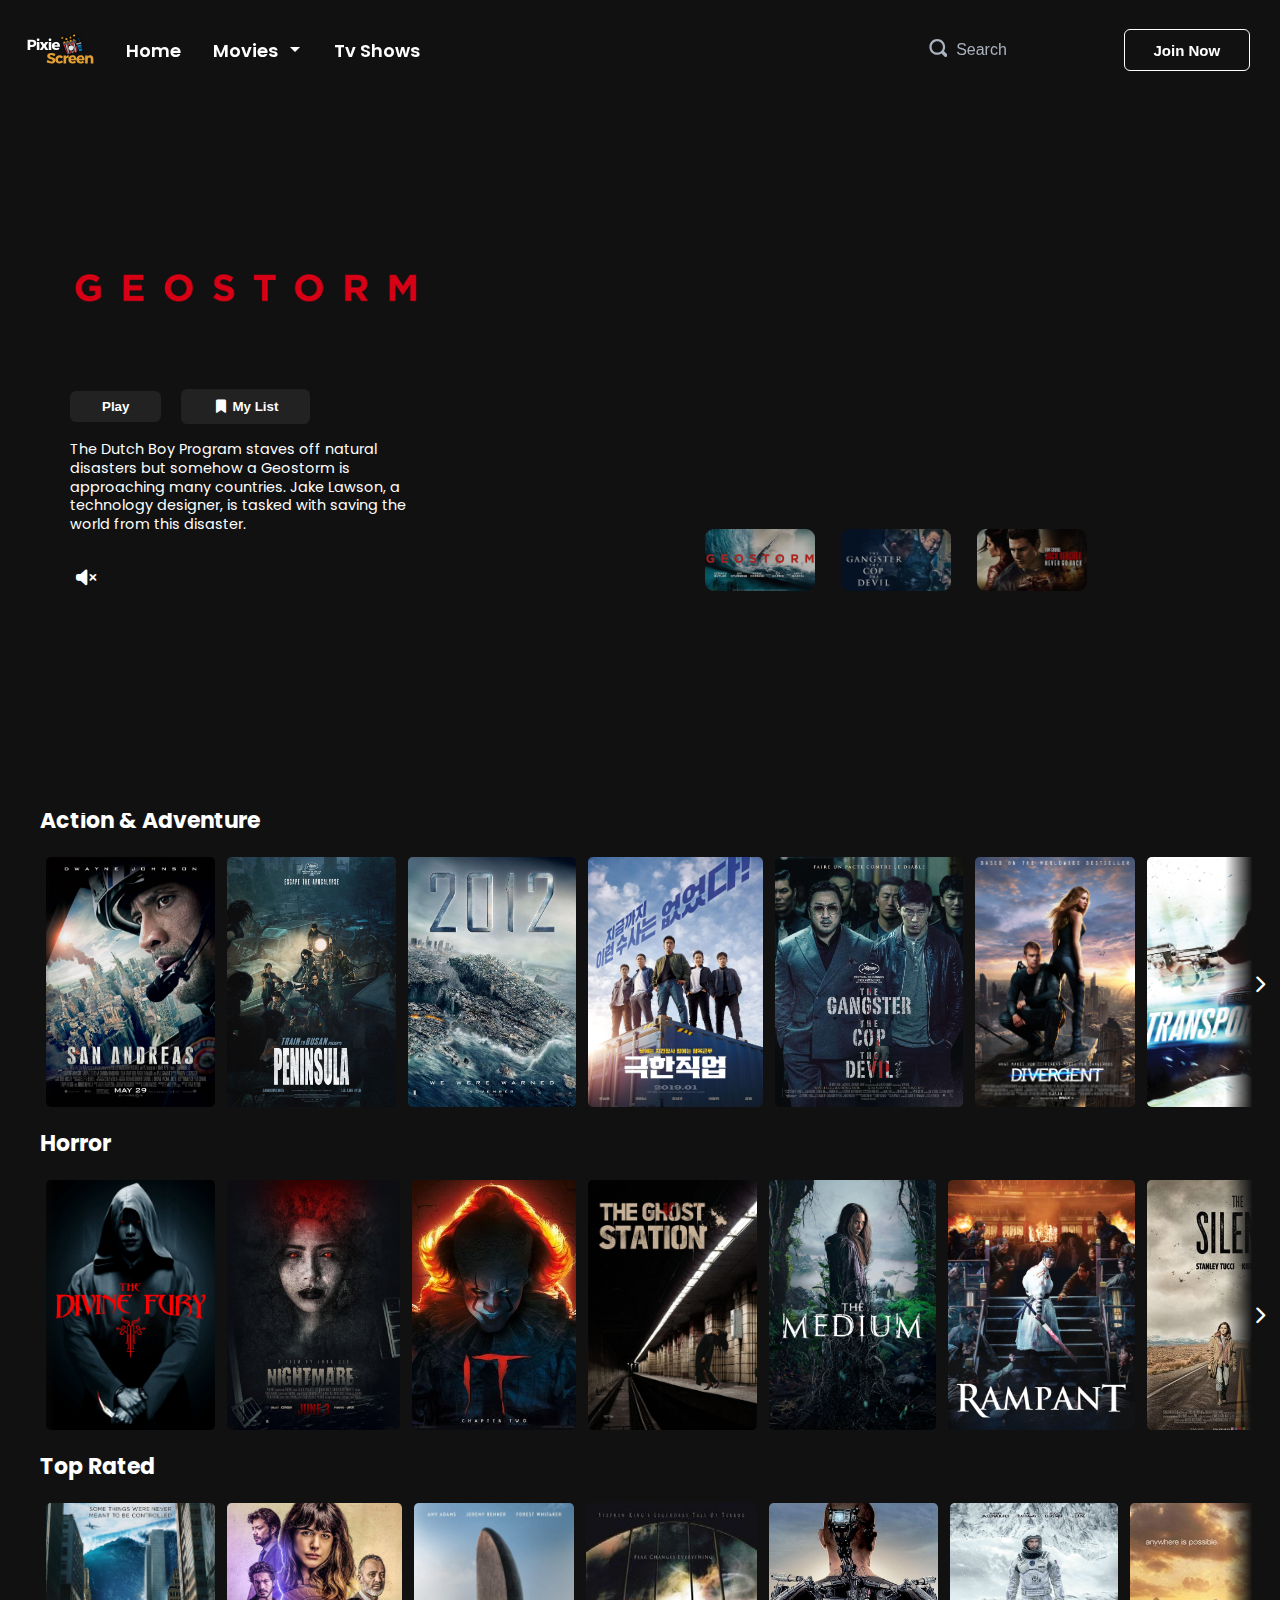
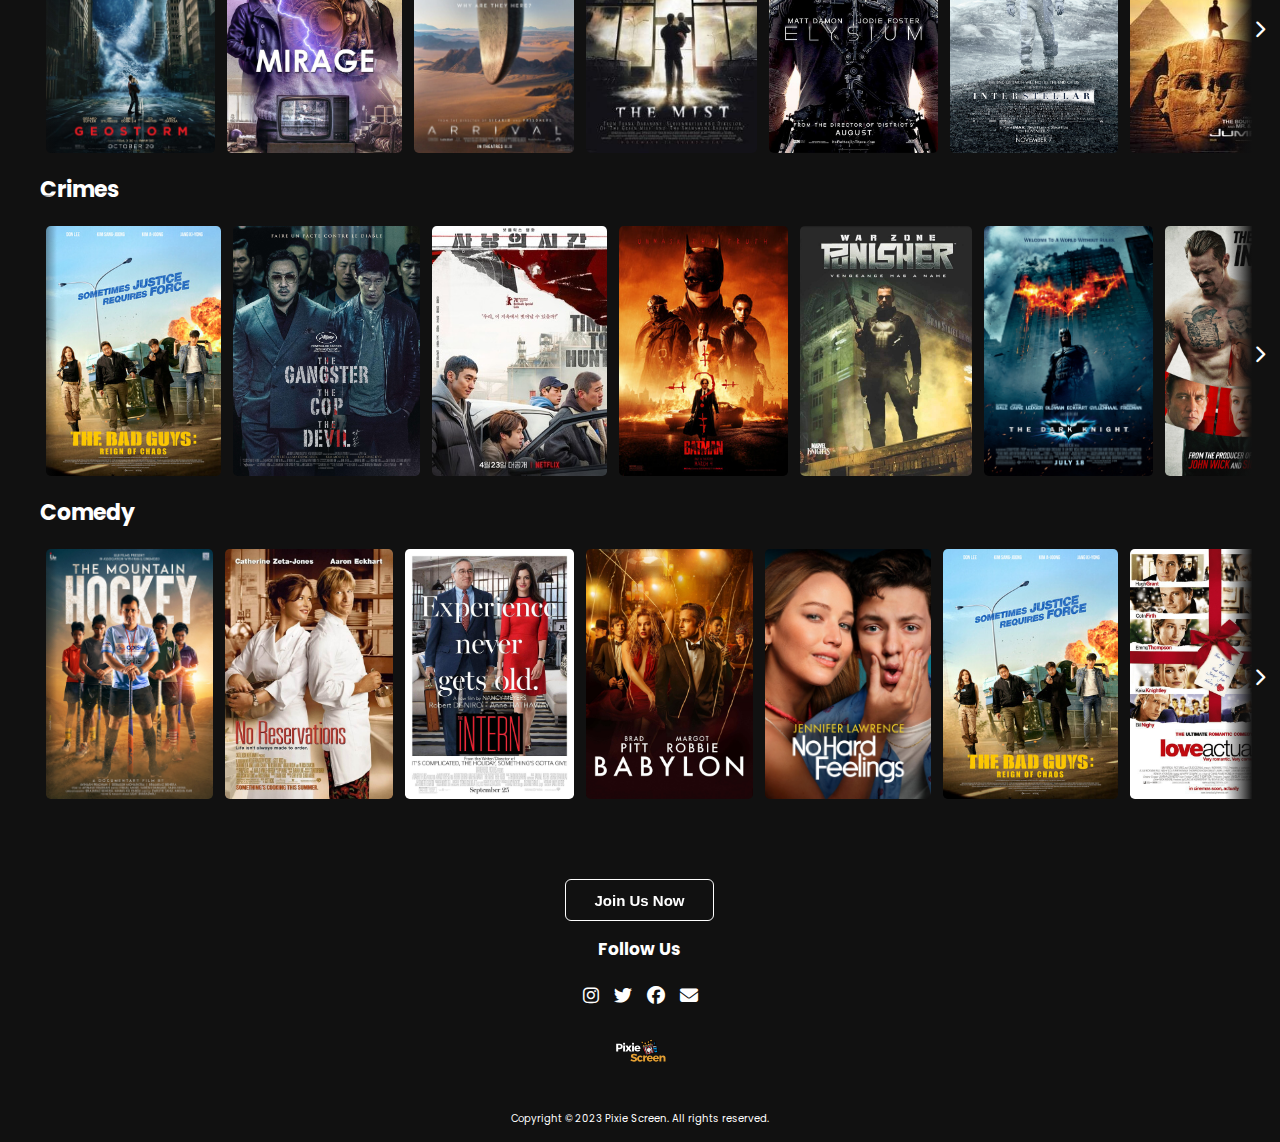
==== commit 5b56801b: "modify the code" ====
--- a/genrepage.html
+++ b/genrepage.html
@@ -56,7 +56,7 @@
         <!-- <img class="banner__image" src="images/home2.jpg" alt=""> -->
         <div class="videoslider">
             <video id="banner-video" class="banner__video" autoplay muted loop>
-                <source src="https://dl.dropboxusercontent.com/scl/fi/1tfekm1o6pct6jqrtwpwu/geostormtrailer.mp4?rlkey=vjm206c5z6mpcrdgi7ja53w7x&dl=0" type="video/mp4">
+                <source src="images/Trailer/geostormtrailer.mp4" type="video/mp4">
             </video>
             <ul class="navigation">
                 <li onclick="changeVideo(9)"><img src="images/thumbnail/geostormthumb.jpg"></li>
